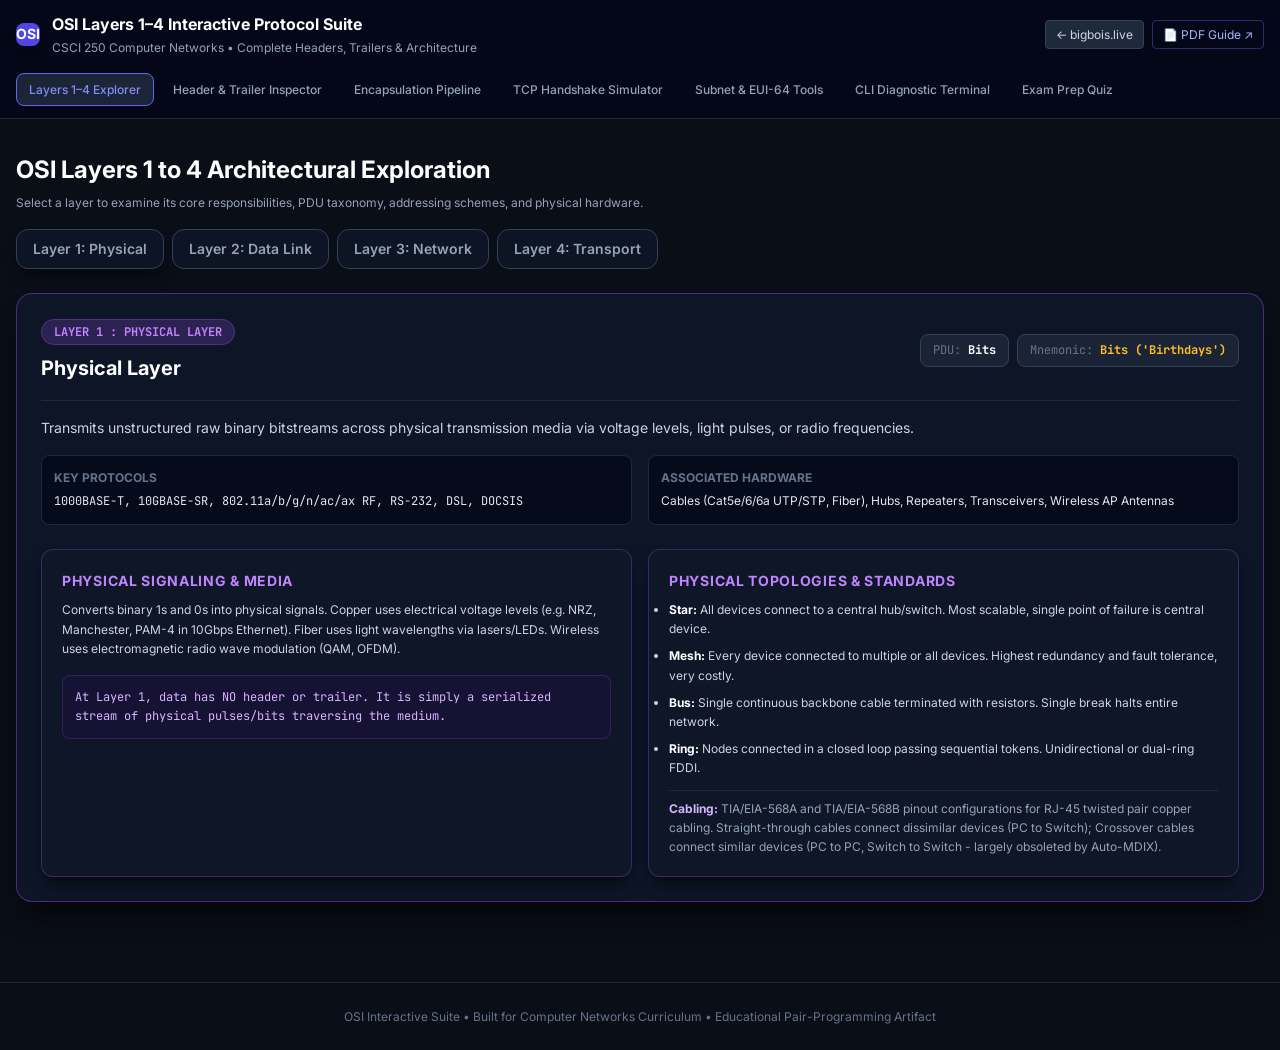
==== osi/index.html @ 543267e5 "fix(security): eliminate bare directory links to prevent local directory index traversal" ====
<!DOCTYPE html>
<html lang="en">
<head>
  <meta charset="UTF-8">
  <meta name="viewport" content="width=device-width, initial-scale=1.0">
  <title>OSI Layers 1–4 Deep-Dive & Interactive Protocol Suite</title>
  <link rel="stylesheet" href="styles.css">
</head>
<body>
  <!-- Top App Navigation -->
  <header class="border-b border-slate-800 bg-slate-950/80 sticky top-0 z-50 backdrop-blur">
    <div class="max-w-7xl mx-auto px-4 py-3 flex flex-wrap items-center justify-between gap-4">
      <div class="flex items-center gap-3">
        <div class="w-8 h-8 rounded-lg bg-indigo-600 flex items-center justify-center font-bold text-white shadow-md text-sm">
          OSI
        </div>
        <div>
          <h1 class="text-base font-bold text-white tracking-tight">OSI Layers 1–4 Interactive Protocol Suite</h1>
          <p class="text-xs text-slate-400">CSCI 250 Computer Networks • Complete Headers, Trailers & Architecture</p>
        </div>
      </div>

      <div class="flex items-center gap-2">
        <a href="../index.html" class="px-2.5 py-1 rounded bg-slate-800 hover:bg-slate-700 text-slate-300 hover:text-white border border-slate-700 text-xs transition" style="text-decoration:none;">← bigbois.live</a>
        <a href="OSI_Layers_1-4_Complete_Guide.pdf" target="_blank" class="px-2.5 py-1 rounded bg-indigo-950/80 hover:bg-indigo-900 text-indigo-300 hover:text-white border border-indigo-500/40 text-xs transition" style="text-decoration:none;">📄 PDF Guide ↗</a>
      </div>

      <!-- Navigation Tabs -->
      <nav class="flex flex-wrap items-center gap-1.5 text-xs font-semibold">
        <button class="nav-tab-btn active px-3 py-1.5 rounded-lg border border-indigo-500 bg-slate-800/80 text-indigo-400 transition" data-target="view-layers">
          Layers 1–4 Explorer
        </button>
        <button class="nav-tab-btn px-3 py-1.5 rounded-lg border border-transparent text-slate-400 hover:text-slate-200 transition" data-target="view-headers">
          Header & Trailer Inspector
        </button>
        <button class="nav-tab-btn px-3 py-1.5 rounded-lg border border-transparent text-slate-400 hover:text-slate-200 transition" data-target="view-encapsulation">
          Encapsulation Pipeline
        </button>
        <button class="nav-tab-btn px-3 py-1.5 rounded-lg border border-transparent text-slate-400 hover:text-slate-200 transition" data-target="view-handshake">
          TCP Handshake Simulator
        </button>
        <button class="nav-tab-btn px-3 py-1.5 rounded-lg border border-transparent text-slate-400 hover:text-slate-200 transition" data-target="view-tools">
          Subnet & EUI-64 Tools
        </button>
        <button class="nav-tab-btn px-3 py-1.5 rounded-lg border border-transparent text-slate-400 hover:text-slate-200 transition" data-target="view-terminal">
          CLI Diagnostic Terminal
        </button>
        <button class="nav-tab-btn px-3 py-1.5 rounded-lg border border-transparent text-slate-400 hover:text-slate-200 transition" data-target="view-quiz">
          Exam Prep Quiz
        </button>
      </nav>
    </div>
  </header>

  <!-- Main Container -->
  <main class="max-w-7xl mx-auto px-4 py-8">

    <!-- VIEW 1: Layers 1-4 Explorer -->
    <section id="view-layers" class="view-section">
      <div class="mb-6 flex flex-wrap items-center justify-between gap-4">
        <div>
          <h2 class="text-2xl font-bold text-white">OSI Layers 1 to 4 Architectural Exploration</h2>
          <p class="text-xs text-slate-400 mt-1">Select a layer to examine its core responsibilities, PDU taxonomy, addressing schemes, and physical hardware.</p>
        </div>
        <div class="flex flex-wrap gap-2" id="layer-selector-pills">
          <button class="layer-pill" data-layer="1">Layer 1: Physical</button>
          <button class="layer-pill" data-layer="2">Layer 2: Data Link</button>
          <button class="layer-pill" data-layer="3">Layer 3: Network</button>
          <button class="layer-pill" data-layer="4">Layer 4: Transport</button>
        </div>
      </div>

      <div id="layer-detail-container">
        <!-- Rendered dynamically by app.js -->
      </div>
    </section>

    <!-- VIEW 2: Header & Trailer Bit-Field Inspector -->
    <section id="view-headers" class="view-section hidden">
      <div class="mb-6 flex flex-wrap items-center justify-between gap-4">
        <div>
          <h2 class="text-2xl font-bold text-white">Bit-by-Bit Header & Trailer Inspector</h2>
          <p class="text-xs text-slate-400 mt-1">Click on any field to view exact bit offsets, typical values, binary breakdowns, and functional mechanics.</p>
        </div>
        <div class="flex flex-wrap gap-2">
          <button class="proto-btn" data-proto="ethernet">Ethernet II Frame (with FCS Trailer)</button>
          <button class="proto-btn" data-proto="ipv4">IPv4 Header</button>
          <button class="proto-btn" data-proto="ipv6">IPv6 Header</button>
          <button class="proto-btn" data-proto="icmp">ICMP Packet</button>
          <button class="proto-btn" data-proto="arp">ARP Message</button>
          <button class="proto-btn" data-proto="tcp">TCP Segment Header</button>
          <button class="proto-btn" data-proto="udp">UDP Datagram Header</button>
        </div>
      </div>

      <div class="mb-4">
        <h3 id="header-spec-title" class="text-lg font-bold text-white"></h3>
        <p id="header-spec-desc" class="text-xs text-slate-400 mt-0.5"></p>
      </div>

      <div id="trailer-special-notice" class="mb-5 hidden"></div>

      <div class="grid grid-cols-1 md:grid-cols-3 gap-6">
        <div class="md:col-span-2">
          <div class="text-xs font-mono uppercase text-slate-400 font-bold mb-2">Protocol Fields (Click to Inspect)</div>
          <div id="header-grid-container" class="grid grid-cols-2 md:grid-cols-3 gap-2.5">
            <!-- Dynamically populated -->
          </div>
        </div>

        <div>
          <div class="text-xs font-mono uppercase text-slate-400 font-bold mb-2">Field Inspector Details</div>
          <div id="field-detail-panel">
            <!-- Dynamically populated -->
          </div>
        </div>
      </div>
    </section>

    <!-- VIEW 3: Encapsulation & Decapsulation Pipeline -->
    <section id="view-encapsulation" class="view-section hidden">
      <div class="mb-6">
        <h2 class="text-2xl font-bold text-white">Interactive Encapsulation & Decapsulation Lab</h2>
        <p class="text-xs text-slate-400 mt-1">Watch application data get wrapped layer-by-layer with Transport, Network, and Data Link headers plus the FCS Trailer, then serialized to raw bits.</p>
      </div>

      <!-- Controls Panel -->
      <div class="bg-slate-900 border border-slate-800 rounded-2xl p-5 mb-6 shadow-xl">
        <div class="grid grid-cols-1 md:grid-cols-3 gap-4 text-xs font-mono">
          <div>
            <label class="block text-slate-400 mb-1 font-sans font-semibold">Application Payload (L7 SDU)</label>
            <input type="text" id="sim-payload-input" value="GET /index.html HTTP/1.1" class="w-full bg-slate-950 border border-slate-700 rounded-lg px-3 py-2 text-white outline-none focus:border-indigo-500">
          </div>
          <div>
            <label class="block text-slate-400 mb-1 font-sans font-semibold">Layer 4 Protocol</label>
            <select id="sim-l4-select" class="w-full bg-slate-950 border border-slate-700 rounded-lg px-3 py-2 text-white outline-none focus:border-indigo-500">
              <option value="TCP">TCP (Connection-Oriented Segment)</option>
              <option value="UDP">UDP (Connectionless Datagram)</option>
            </select>
          </div>
          <div>
            <label class="block text-slate-400 mb-1 font-sans font-semibold">Layer 3 Protocol</label>
            <select id="sim-l3-select" class="w-full bg-slate-950 border border-slate-700 rounded-lg px-3 py-2 text-white outline-none focus:border-indigo-500">
              <option value="IPv4">IPv4 (32-bit Address)</option>
              <option value="IPv6">IPv6 (128-bit Address)</option>
            </select>
          </div>
        </div>

        <div class="flex flex-wrap items-center justify-between gap-3 mt-5 pt-4 border-t border-slate-800">
          <div class="flex items-center gap-2">
            <button id="sim-prev-btn" class="px-3.5 py-1.5 rounded-lg bg-slate-800 hover:bg-slate-700 text-xs font-semibold text-white transition">◀ Prev</button>
            <button id="sim-next-btn" class="px-3.5 py-1.5 rounded-lg bg-indigo-600 hover:bg-indigo-500 text-xs font-semibold text-white transition">Next Step ▶</button>
            <button id="sim-play-btn" class="px-3.5 py-1.5 rounded-lg bg-slate-800 hover:bg-slate-700 text-xs font-semibold text-amber-400 transition">▶ Auto Play</button>
            <button id="sim-reset-btn" class="px-3.5 py-1.5 rounded-lg bg-slate-800 hover:bg-slate-700 text-xs font-semibold text-slate-400 transition">↺ Reset</button>
          </div>

          <div class="flex items-center gap-2">
            <span id="sim-step-badge" class="text-xs font-mono text-slate-400"></span>
            <span id="sim-pdu-badge"></span>
          </div>
        </div>
      </div>

      <!-- Stage Container -->
      <div id="sim-stage-container" class="mb-5">
        <!-- Live Visual Stage -->
      </div>

      <!-- Explanation Box -->
      <div class="bg-slate-900/60 border border-slate-800 rounded-xl p-4 text-xs text-slate-300">
        <strong class="text-white block mb-1">Encapsulation Analysis:</strong>
        <div id="sim-explanation-text"></div>
      </div>
    </section>

    <!-- VIEW 4: TCP Handshake Simulator -->
    <section id="view-handshake" class="view-section hidden">
      <div class="mb-6">
        <h2 class="text-2xl font-bold text-white">TCP 3-Way Handshake & Teardown State Machine</h2>
        <p class="text-xs text-slate-400 mt-1">Visualize sequence and acknowledgment numbers, control flag transitions (SYN, ACK, FIN), and socket state progression.</p>
      </div>

      <div class="bg-slate-900 border border-slate-800 rounded-2xl p-6 shadow-xl mb-6">
        <div class="grid grid-cols-1 md:grid-cols-3 gap-6 items-center">
          <!-- Client Card -->
          <div class="bg-slate-950 p-5 rounded-xl border border-amber-500/40 text-center">
            <span class="text-xs uppercase font-bold text-amber-400 tracking-wider">Client Host</span>
            <div class="text-sm font-mono text-white mt-1">192.168.1.105 : 52144</div>
            <div class="mt-3 py-1.5 px-3 bg-amber-500/10 border border-amber-500/30 rounded-lg text-xs font-mono text-amber-300">
              State: <strong id="hs-client-state">CLOSED</strong>
            </div>
          </div>

          <!-- Middle Flight Stage -->
          <div class="text-center" id="hs-packet-flight">
            <!-- Flying packet rendered dynamically -->
          </div>

          <!-- Server Card -->
          <div class="bg-slate-950 p-5 rounded-xl border border-sky-500/40 text-center">
            <span class="text-xs uppercase font-bold text-sky-400 tracking-wider">Server Host</span>
            <div class="text-sm font-mono text-white mt-1">93.184.216.34 : 80</div>
            <div class="mt-3 py-1.5 px-3 bg-sky-500/10 border border-sky-500/30 rounded-lg text-xs font-mono text-sky-300">
              State: <strong id="hs-server-state">LISTEN</strong>
            </div>
          </div>
        </div>

        <div class="flex items-center justify-between gap-4 mt-6 pt-4 border-t border-slate-800">
          <div class="flex items-center gap-2">
            <button id="hs-next-btn" class="px-4 py-2 bg-indigo-600 hover:bg-indigo-500 text-white rounded-lg text-xs font-semibold transition">
              Step Connection Forward ▶
            </button>
            <button id="hs-reset-btn" class="px-4 py-2 bg-slate-800 hover:bg-slate-700 text-slate-300 rounded-lg text-xs font-semibold transition">
              Reset Socket
            </button>
          </div>
          <div id="hs-status-text" class="text-xs text-slate-300 font-mono flex-1 text-right truncate"></div>
        </div>
      </div>
    </section>

    <!-- VIEW 5: Subnet & EUI-64 Tools -->
    <section id="view-tools" class="view-section hidden">
      <div class="mb-6">
        <h2 class="text-2xl font-bold text-white">Network Addressing & Subnet Toolkit</h2>
        <p class="text-xs text-slate-400 mt-1">Interactive calculators for classful IPv4, CIDR block boundaries, and IPv6 EUI-64 MAC-to-Link-Local transformations.</p>
      </div>

      <div class="grid grid-cols-1 md:grid-cols-2 gap-6">
        <!-- Tool 1: Subnet Calculator -->
        <div class="bg-slate-900 border border-slate-800 rounded-2xl p-5 shadow-xl">
          <h3 class="text-base font-bold text-sky-400 mb-3">IPv4 Subnet & Class Calculator</h3>
          <div class="grid grid-cols-3 gap-2 mb-4">
            <div class="col-span-2">
              <label class="block text-[11px] text-slate-400 mb-1">IP Address</label>
              <input type="text" id="calc-ip-input" value="192.168.1.100" class="w-full bg-slate-950 border border-slate-700 rounded-lg px-3 py-2 text-xs font-mono text-white outline-none focus:border-sky-500">
            </div>
            <div>
              <label class="block text-[11px] text-slate-400 mb-1">CIDR (/)</label>
              <input type="number" id="calc-cidr-input" value="24" min="0" max="32" class="w-full bg-slate-950 border border-slate-700 rounded-lg px-3 py-2 text-xs font-mono text-white outline-none focus:border-sky-500">
            </div>
          </div>
          <button id="calc-submit-btn" class="w-full py-2 bg-sky-600 hover:bg-sky-500 text-white rounded-lg text-xs font-semibold transition mb-4">
            Calculate Subnet Details
          </button>
          <div id="calc-result-container">
            <!-- Results rendered here -->
          </div>
        </div>

        <!-- Tool 2: EUI-64 Generator -->
        <div class="bg-slate-900 border border-slate-800 rounded-2xl p-5 shadow-xl">
          <h3 class="text-base font-bold text-emerald-400 mb-3">IPv6 EUI-64 Autoconfiguration Engine</h3>
          <div class="mb-4">
            <label class="block text-[11px] text-slate-400 mb-1">48-Bit MAC Address</label>
            <input type="text" id="eui-mac-input" value="00:1A:2B:3C:4D:5E" class="w-full bg-slate-950 border border-slate-700 rounded-lg px-3 py-2 text-xs font-mono text-white outline-none focus:border-emerald-500">
          </div>
          <button id="eui-submit-btn" class="w-full py-2 bg-emerald-600 hover:bg-emerald-500 text-white rounded-lg text-xs font-semibold transition mb-4">
            Generate EUI-64 Link-Local IPv6
          </button>
          <div id="eui-result-container">
            <!-- Results rendered here -->
          </div>
        </div>
      </div>
    </section>

    <!-- VIEW 6: CLI Diagnostic Terminal -->
    <section id="view-terminal" class="view-section hidden">
      <div class="mb-4">
        <h2 class="text-2xl font-bold text-white">CSCI 250 CLI Network Diagnostics Terminal</h2>
        <p class="text-xs text-slate-400 mt-1">Simulates standard Linux and Windows command-line network diagnostic tools directly in your browser.</p>
      </div>

      <div class="terminal-window">
        <div class="terminal-header">
          <div class="terminal-dots">
            <div class="dot dot-red"></div>
            <div class="dot dot-yellow"></div>
            <div class="dot dot-green"></div>
          </div>
          <div class="text-xs font-mono text-slate-400">bash — student@csci250-lab:~</div>
          <div class="text-xs font-mono text-slate-500">Arch Linux / x86_64</div>
        </div>
        <div class="terminal-body" id="terminal-output">
          <!-- Terminal output lines append here -->
        </div>
        <div class="terminal-input-row">
          <span class="text-xs font-mono text-emerald-400 font-bold">student@csci250-lab:~$</span>
          <input type="text" id="terminal-input" placeholder="Type 'help' or commands (ping, ifconfig, ip a, ipconfig, nslookup, dig, arp -a, ss)..." autofocus>
        </div>
      </div>
    </section>

    <!-- VIEW 7: Exam Prep Quiz -->
    <section id="view-quiz" class="view-section hidden">
      <div class="mb-6">
        <h2 class="text-2xl font-bold text-white">CSCI 250 Exam Prep Assessment</h2>
        <p class="text-xs text-slate-400 mt-1">Review questions curated directly from the CSCI 250 Exam Review, PDU Encapsulation Guide, and Chapter 3 homework assignments.</p>
      </div>

      <div id="quiz-container" class="max-w-3xl mx-auto">
        <!-- Rendered dynamically -->
      </div>
    </section>

  </main>

  <footer class="border-t border-slate-800 py-6 text-center text-xs text-slate-500 mt-12">
    OSI Interactive Suite • Built for Computer Networks Curriculum • Educational Pair-Programming Artifact
  </footer>

  <!-- Scripts -->
  <script src="headers-data.js"></script>
  <script src="quiz-data.js"></script>
  <script src="simulator.js"></script>
  <script src="tools.js"></script>
  <script src="app.js"></script>
</body>
</html>
---- osi/styles.css ----
/* OSI Interactive Suite - Modern Charcoal & Cyber Dark Theme Stylesheet */
@import url('https://fonts.googleapis.com/css2?family=JetBrains+Mono:wght@400;500;600;700&family=Inter:wght@400;500;600;700&display=swap');

:root {
  --bg-dark: #0a0e17;
  --bg-card: #0f172a;
  --bg-surface: #1e293b;
  --border-subtle: #334155;
  --border-dim: #1e293b;
  --text-primary: #f8fafc;
  --text-secondary: #94a3b8;
  --text-muted: #64748b;

  --l4-color: #f59e0b;
  --l3-color: #38bdf8;
  --l2-color: #34d399;
  --l1-color: #c084fc;
  --brand-indigo: #6366f1;

  --ring-color: #6366f1;
}

/* Universal Reset & Base Elements */
*, *::before, *::after {
  box-sizing: border-box;
  margin: 0;
  padding: 0;
}

body {
  font-family: 'Inter', -apple-system, BlinkMacSystemFont, "Segoe UI", Roboto, "Helvetica Neue", Arial, sans-serif;
  background-color: var(--bg-dark);
  color: var(--text-primary);
  line-height: 1.6;
  min-height: 100vh;
  -webkit-font-smoothing: antialiased;
}

/* Base Form & Interactive Elements Reset */
button {
  background: transparent;
  color: inherit;
  border: none;
  font: inherit;
  cursor: pointer;
  outline: none;
  text-align: inherit;
}

input, select, textarea {
  font: inherit;
  color: inherit;
  outline: none;
}

select {
  appearance: none;
  background-image: url("data:image/svg+xml;charset=UTF-8,%3csvg xmlns='http://www.w3.org/2000/svg' viewBox='0 0 24 24' fill='none' stroke='%2394a3b8' stroke-width='2' stroke-linecap='round' stroke-linejoin='round'%3e%3cpolyline points='6 9 12 15 18 9'%3e%3c/polyline%3e%3c/svg%3e");
  background-repeat: no-repeat;
  background-position: right 0.75rem center;
  background-size: 1em;
  padding-right: 2rem !important;
}

code, kbd, samp, pre {
  font-family: 'JetBrains Mono', ui-monospace, SFMono-Regular, Menlo, Monaco, Consolas, monospace;
}

/* Animations */
@keyframes fadeIn {
  from { opacity: 0; transform: translateY(6px); }
  to { opacity: 1; transform: translateY(0); }
}

.animate-fade-in {
  animation: fadeIn 0.25s cubic-bezier(0.16, 1, 0.3, 1) forwards;
}

/* Flexbox & Grid Utilities */
.flex { display: flex; }
.flex-col { flex-direction: column; }
.flex-wrap { flex-wrap: wrap; }
.items-center { align-items: center; }
.items-start { align-items: flex-start; }
.justify-between { justify-content: space-between; }
.justify-center { justify-content: center; }
.justify-end { justify-content: flex-end; }
.flex-1 { flex: 1; }

.grid { display: grid; }
.grid-cols-1 { grid-template-columns: repeat(1, minmax(0, 1fr)); }
.grid-cols-2 { grid-template-columns: repeat(2, minmax(0, 1fr)); }
.grid-cols-3 { grid-template-columns: repeat(3, minmax(0, 1fr)); }
.grid-cols-4 { grid-template-columns: repeat(4, minmax(0, 1fr)); }

@media (min-width: 768px) {
  .md\:grid-cols-2 { grid-template-columns: repeat(2, minmax(0, 1fr)); }
  .md\:grid-cols-3 { grid-template-columns: repeat(3, minmax(0, 1fr)); }
  .md\:grid-cols-4 { grid-template-columns: repeat(4, minmax(0, 1fr)); }
  .md\:flex-row { flex-direction: row; }
  .md\:col-span-2 { grid-column: span 2 / span 2; }
}

/* Gap */
.gap-1 { gap: 0.25rem; }
.gap-1\.5 { gap: 0.375rem; }
.gap-2 { gap: 0.5rem; }
.gap-2\.5 { gap: 0.625rem; }
.gap-3 { gap: 0.75rem; }
.gap-4 { gap: 1rem; }
.gap-6 { gap: 1.5rem; }
.gap-8 { gap: 2rem; }

/* Spacing: Margin */
.m-0 { margin: 0; }
.mb-0\.5 { margin-bottom: 0.125rem; }
.mb-1 { margin-bottom: 0.25rem; }
.mb-2 { margin-bottom: 0.5rem; }
.mb-3 { margin-bottom: 0.75rem; }
.mb-4 { margin-bottom: 1rem; }
.mb-5 { margin-bottom: 1.25rem; }
.mb-6 { margin-bottom: 1.5rem; }
.mt-0\.5 { margin-top: 0.125rem; }
.mt-1 { margin-top: 0.25rem; }
.mt-2 { margin-top: 0.5rem; }
.mt-3 { margin-top: 0.75rem; }
.mt-4 { margin-top: 1rem; }
.mt-5 { margin-top: 1.25rem; }
.mt-6 { margin-top: 1.5rem; }
.mt-8 { margin-top: 2rem; }
.mt-12 { margin-top: 3rem; }
.mr-2 { margin-right: 0.5rem; }
.mr-3 { margin-right: 0.75rem; }
.mx-auto { margin-left: auto; margin-right: auto; }

/* Spacing: Padding */
.p-1 { padding: 0.25rem; }
.p-1\.5 { padding: 0.375rem; }
.p-2 { padding: 0.5rem; }
.p-2\.5 { padding: 0.625rem; }
.p-3 { padding: 0.75rem; }
.p-3\.5 { padding: 0.875rem; }
.p-4 { padding: 1rem; }
.p-5 { padding: 1.25rem; }
.p-6 { padding: 1.5rem; }
.p-8 { padding: 2rem; }
.px-1\.5 { padding-left: 0.375rem; padding-right: 0.375rem; }
.px-2 { padding-left: 0.5rem; padding-right: 0.5rem; }
.px-2\.5 { padding-left: 0.625rem; padding-right: 0.625rem; }
.px-3 { padding-left: 0.75rem; padding-right: 0.75rem; }
.px-3\.5 { padding-left: 0.875rem; padding-right: 0.875rem; }
.px-4 { padding-left: 1rem; padding-right: 1rem; }
.px-5 { padding-left: 1.25rem; padding-right: 1.25rem; }
.py-0\.5 { padding-top: 0.125rem; padding-bottom: 0.125rem; }
.py-1 { padding-top: 0.25rem; padding-bottom: 0.25rem; }
.py-1\.5 { padding-top: 0.375rem; padding-bottom: 0.375rem; }
.py-2 { padding-top: 0.5rem; padding-bottom: 0.5rem; }
.py-2\.5 { padding-top: 0.625rem; padding-bottom: 0.625rem; }
.py-3 { padding-top: 0.75rem; padding-bottom: 0.75rem; }
.py-6 { padding-top: 1.5rem; padding-bottom: 1.5rem; }
.py-8 { padding-top: 2rem; padding-bottom: 2rem; }
.pb-3 { padding-bottom: 0.75rem; }
.pb-4 { padding-bottom: 1rem; }
.pt-2 { padding-top: 0.5rem; }
.pt-3 { padding-top: 0.75rem; }
.pt-4 { padding-top: 1rem; }

/* Space-y helpers */
.space-y-1 > * + * { margin-top: 0.25rem; }
.space-y-1\.5 > * + * { margin-top: 0.375rem; }
.space-y-2 > * + * { margin-top: 0.5rem; }
.space-y-3 > * + * { margin-top: 0.75rem; }

/* Dimensions */
.w-full { width: 100%; }
.max-w-xl { max-width: 36rem; }
.max-w-2xl { max-width: 42rem; }
.max-w-3xl { max-width: 48rem; }
.max-w-4xl { max-width: 56rem; }
.max-w-6xl { max-width: 72rem; }
.max-w-7xl { max-width: 80rem; }
.col-span-2 { grid-column: span 2 / span 2; }

/* Display & Visibility */
.block { display: block; }
.inline-block { display: inline-block; }
.hidden { display: none !important; }
.overflow-x-auto { overflow-x: auto; }
.overflow-hidden { overflow: hidden; }
.truncate { overflow: hidden; text-overflow: ellipsis; white-space: nowrap; }
.break-all { word-break: break-all; }
.cursor-pointer { cursor: pointer; }

/* Border Radius */
.rounded { border-radius: 0.25rem; }
.rounded-md { border-radius: 0.375rem; }
.rounded-lg { border-radius: 0.5rem; }
.rounded-xl { border-radius: 0.75rem; }
.rounded-2xl { border-radius: 1rem; }
.rounded-full { border-radius: 9999px; }

/* Border Base */
.border { border-width: 1px; border-style: solid; }
.border-2 { border-width: 2px; border-style: solid; }
.border-b { border-bottom-width: 1px; border-bottom-style: solid; }
.border-t { border-top-width: 1px; border-top-style: solid; }
.border-collapse { border-collapse: collapse; }

/* Border Colors */
.border-transparent { border-color: transparent; }
.border-slate-700 { border-color: #334155; }
.border-slate-800 { border-color: #1e293b; }
.border-indigo-500 { border-color: #6366f1; }
.border-emerald-400 { border-color: #34d399; }
.border-emerald-500 { border-color: #10b981; }
.border-rose-500 { border-color: #f43f5e; }
.border-purple-500 { border-color: #a855f7; }
.border-sky-500 { border-color: #0ea5e9; }
.border-amber-500 { border-color: #f59e0b; }

/* Border Opacity Variants */
.border-purple-500\/20 { border-color: rgba(168, 85, 247, 0.2); }
.border-purple-500\/30 { border-color: rgba(168, 85, 247, 0.3); }
.border-purple-500\/40 { border-color: rgba(168, 85, 247, 0.4); }
.border-emerald-500\/20 { border-color: rgba(16, 185, 129, 0.2); }
.border-emerald-500\/30 { border-color: rgba(16, 185, 129, 0.3); }
.border-emerald-500\/40 { border-color: rgba(16, 185, 129, 0.4); }
.border-emerald-500\/70 { border-color: rgba(16, 185, 129, 0.7); }
.border-sky-500\/20 { border-color: rgba(14, 165, 233, 0.2); }
.border-sky-500\/30 { border-color: rgba(14, 165, 233, 0.3); }
.border-sky-500\/40 { border-color: rgba(14, 165, 233, 0.4); }
.border-amber-500\/20 { border-color: rgba(245, 158, 11, 0.2); }
.border-amber-500\/30 { border-color: rgba(245, 158, 11, 0.3); }
.border-amber-500\/40 { border-color: rgba(245, 158, 11, 0.4); }
.border-indigo-500\/20 { border-color: rgba(99, 102, 241, 0.2); }
.border-indigo-500\/30 { border-color: rgba(99, 102, 241, 0.3); }
.border-indigo-500\/40 { border-color: rgba(99, 102, 241, 0.4); }
.border-rose-500\/40 { border-color: rgba(244, 63, 94, 0.4); }
.border-red-500\/40 { border-color: rgba(239, 68, 68, 0.4); }

/* Background Colors */
.bg-slate-800 { background-color: #1e293b; }
.bg-slate-900 { background-color: #0f172a; }
.bg-slate-950 { background-color: #020617; }
.bg-indigo-600 { background-color: #4f46e5; }
.bg-indigo-500 { background-color: #6366f1; }
.bg-sky-600 { background-color: #0284c7; }
.bg-emerald-600 { background-color: #059669; }
.bg-emerald-950 { background-color: #022c22; }
.bg-rose-950 { background-color: #4c0519; }
.bg-amber-950 { background-color: #451a03; }
.bg-sky-950 { background-color: #082f49; }
.bg-purple-950 { background-color: #3b0764; }
.bg-black { background-color: #000000; }

/* Background Opacity Variants */
.bg-slate-900\/60 { background-color: rgba(15, 23, 42, 0.6); }
.bg-slate-900\/80 { background-color: rgba(15, 23, 42, 0.8); }
.bg-slate-900\/90 { background-color: rgba(15, 23, 42, 0.9); }
.bg-slate-800\/60 { background-color: rgba(30, 41, 59, 0.6); }
.bg-slate-800\/80 { background-color: rgba(30, 41, 59, 0.8); }
.bg-slate-950\/40 { background-color: rgba(2, 6, 23, 0.4); }
.bg-slate-950\/60 { background-color: rgba(2, 6, 23, 0.6); }
.bg-slate-950\/70 { background-color: rgba(2, 6, 23, 0.7); }
.bg-slate-950\/80 { background-color: rgba(2, 6, 23, 0.8); }

.bg-purple-950\/20 { background-color: rgba(59, 7, 100, 0.2); }
.bg-purple-950\/40 { background-color: rgba(59, 7, 100, 0.4); }
.bg-purple-500\/10 { background-color: rgba(168, 85, 247, 0.1); }
.bg-purple-500\/20 { background-color: rgba(168, 85, 247, 0.2); }

.bg-emerald-950\/20 { background-color: rgba(2, 44, 34, 0.2); }
.bg-emerald-950\/30 { background-color: rgba(2, 44, 34, 0.3); }
.bg-emerald-950\/40 { background-color: rgba(2, 44, 34, 0.4); }
.bg-emerald-950\/50 { background-color: rgba(2, 44, 34, 0.5); }
.bg-emerald-950\/80 { background-color: rgba(2, 44, 34, 0.8); }
.bg-emerald-500\/10 { background-color: rgba(16, 185, 129, 0.1); }
.bg-emerald-500\/20 { background-color: rgba(16, 185, 129, 0.2); }

.bg-sky-950\/20 { background-color: rgba(8, 47, 73, 0.2); }
.bg-sky-950\/40 { background-color: rgba(8, 47, 73, 0.4); }
.bg-sky-500\/10 { background-color: rgba(14, 165, 233, 0.1); }
.bg-sky-500\/20 { background-color: rgba(14, 165, 233, 0.2); }

.bg-amber-950\/20 { background-color: rgba(69, 26, 3, 0.2); }
.bg-amber-950\/40 { background-color: rgba(69, 26, 3, 0.4); }
.bg-amber-500\/10 { background-color: rgba(245, 158, 11, 0.1); }
.bg-amber-500\/20 { background-color: rgba(245, 158, 11, 0.2); }

.bg-rose-950\/40 { background-color: rgba(76, 5, 25, 0.4); }
.bg-rose-950\/50 { background-color: rgba(76, 5, 25, 0.5); }
.bg-red-950\/60 { background-color: rgba(69, 10, 10, 0.6); }

.bg-indigo-950\/40 { background-color: rgba(30, 27, 75, 0.4); }
.bg-indigo-500\/10 { background-color: rgba(99, 102, 241, 0.1); }
.bg-indigo-500\/20 { background-color: rgba(99, 102, 241, 0.2); }

/* Typography */
.font-mono { font-family: 'JetBrains Mono', ui-monospace, SFMono-Regular, Menlo, Monaco, Consolas, monospace; }
.font-sans { font-family: 'Inter', -apple-system, BlinkMacSystemFont, "Segoe UI", Roboto, sans-serif; }
.font-semibold { font-weight: 600; }
.font-bold { font-weight: 700; }

.text-\[10px\] { font-size: 10px; }
.text-\[11px\] { font-size: 11px; }
.text-xs { font-size: 0.75rem; }
.text-sm { font-size: 0.875rem; }
.text-base { font-size: 1rem; }
.text-lg { font-size: 1.125rem; }
.text-xl { font-size: 1.25rem; }
.text-2xl { font-size: 1.5rem; }
.text-3xl { font-size: 1.875rem; }
.text-4xl { font-size: 2.25rem; }

.text-left { text-align: left; }
.text-center { text-align: center; }
.text-right { text-align: right; }

.uppercase { text-transform: uppercase; }
.tracking-wider { letter-spacing: 0.05em; }
.tracking-widest { letter-spacing: 0.1em; }
.leading-tight { line-height: 1.25; }
.leading-relaxed { line-height: 1.625; }

/* Text Colors */
.text-white { color: #ffffff; }
.text-slate-200 { color: #e2e8f0; }
.text-slate-300 { color: #cbd5e1; }
.text-slate-400 { color: #94a3b8; }
.text-slate-500 { color: #64748b; }
.text-indigo-300 { color: #a5b4fc; }
.text-indigo-400 { color: #818cf8; }
.text-emerald-200 { color: #a7f3d0; }
.text-emerald-300 { color: #6ee7b7; }
.text-emerald-400 { color: #34d399; }
.text-sky-200 { color: #bae6fd; }
.text-sky-300 { color: #7dd3fc; }
.text-sky-400 { color: #38bdf8; }
.text-amber-200 { color: #fde68a; }
.text-amber-300 { color: #fcd34d; }
.text-amber-400 { color: #fbbf24; }
.text-rose-200 { color: #fecdd3; }
.text-rose-300 { color: #fda4af; }
.text-rose-400 { color: #fb7185; }
.text-purple-200 { color: #e9d5ff; }
.text-purple-300 { color: #d8b4fe; }
.text-purple-400 { color: #c084fc; }
.text-teal-300 { color: #5eead4; }
.text-teal-400 { color: #2dd4bf; }
.text-red-300 { color: #fca5a5; }
.text-red-400 { color: #f87171; }

/* Hover utilities */
.hover\:text-white:hover { color: #ffffff !important; }
.hover\:text-slate-200:hover { color: #e2e8f0 !important; }
.hover\:bg-slate-700:hover { background-color: #334155 !important; }
.hover\:bg-slate-700\/80:hover { background-color: rgba(51, 65, 85, 0.8) !important; }
.hover\:bg-slate-800\/60:hover { background-color: rgba(30, 41, 59, 0.6) !important; }
.hover\:bg-indigo-500:hover { background-color: #6366f1 !important; }
.hover\:bg-sky-500:hover { background-color: #0ea5e9 !important; }
.hover\:bg-emerald-500:hover { background-color: #10b981 !important; }
.hover\:border-indigo-500:hover { border-color: #6366f1 !important; }
.hover\:border-indigo-400:hover { border-color: #818cf8 !important; }
.hover\:border-emerald-300:hover { border-color: #6ee7b7 !important; }

/* Focus utilities */
.focus\:border-indigo-500:focus { border-color: #6366f1 !important; }
.focus\:border-sky-500:focus { border-color: #0ea5e9 !important; }
.focus\:border-emerald-500:focus { border-color: #10b981 !important; }

/* Box Shadows & Rings */
.shadow-md { box-shadow: 0 4px 6px -1px rgba(0, 0, 0, 0.4); }
.shadow-lg { box-shadow: 0 10px 15px -3px rgba(0, 0, 0, 0.5); }
.shadow-xl { box-shadow: 0 20px 25px -5px rgba(0, 0, 0, 0.6); }
.shadow-2xl { box-shadow: 0 25px 50px -12px rgba(0, 0, 0, 0.8); }

.ring-2 { box-shadow: 0 0 0 2px var(--ring-color, #6366f1) !important; }
.ring-indigo-500 { --ring-color: #6366f1; }
.ring-emerald-500\/30 { --ring-color: rgba(16, 185, 129, 0.4); }

.transition { transition: all 0.2s cubic-bezier(0.16, 1, 0.3, 1); }
.duration-150 { transition-duration: 150ms; }

/* Dedicated Component Styles */

/* 1. Header Navigation Pills */
.nav-tab-btn {
  display: inline-flex;
  align-items: center;
  justify-content: center;
  padding: 0.375rem 0.75rem;
  border-radius: 0.5rem;
  font-size: 0.75rem;
  font-weight: 500;
  color: #94a3b8;
  border: 1px solid transparent;
  background-color: transparent;
  transition: all 0.15s ease;
  white-space: nowrap;
}

.nav-tab-btn:hover {
  color: #f1f5f9;
  background-color: rgba(30, 41, 59, 0.6);
}

.nav-tab-btn.active {
  color: #818cf8;
  background-color: rgba(30, 41, 59, 0.9);
  border-color: #6366f1;
}

/* 2. Layer Explorer Pills */
.layer-pill {
  padding: 0.5rem 1rem;
  border-radius: 0.75rem;
  font-size: 0.875rem;
  font-weight: 600;
  transition: all 0.2s ease;
  border: 1px solid #334155;
  background-color: rgba(15, 23, 42, 0.7);
  color: #94a3b8;
  cursor: pointer;
}

.layer-pill:hover {
  color: #ffffff;
  border-color: #64748b;
  background-color: rgba(30, 41, 59, 0.8);
}

/* 3. Protocol Selector Buttons */
.proto-btn {
  padding: 0.5rem 1rem;
  border-radius: 0.75rem;
  font-size: 0.875rem;
  font-weight: 600;
  transition: all 0.2s ease;
  border: 1px solid #334155;
  background-color: rgba(15, 23, 42, 0.7);
  color: #94a3b8;
  cursor: pointer;
}

.proto-btn:hover {
  color: #ffffff;
  border-color: #6366f1;
  background-color: rgba(30, 41, 59, 0.8);
}

/* 4. Quiz Option Buttons */
.quiz-option-btn {
  width: 100%;
  text-align: left;
  padding: 0.875rem;
  border-radius: 0.75rem;
  border: 1px solid #1e293b;
  background-color: rgba(2, 6, 23, 0.7);
  color: #cbd5e1;
  font-size: 0.75rem;
  font-family: 'JetBrains Mono', monospace;
  transition: all 0.2s ease;
  display: flex;
  align-items: center;
  justify-content: space-between;
  cursor: pointer;
}

.quiz-option-btn:hover {
  border-color: #6366f1;
  background-color: rgba(30, 41, 59, 0.6);
  color: #ffffff;
}

/* 5. Header Bitfield Cards */
.header-field-card {
  transition: all 0.15s ease;
  background-color: rgba(30, 41, 59, 0.8);
}
.header-field-card:hover {
  transform: translateY(-1px);
}

/* Interactive Terminal Styling */
.terminal-window {
  background-color: #050811;
  border: 1px solid #1e293b;
  border-radius: 0.75rem;
  box-shadow: 0 20px 25px -5px rgba(0, 0, 0, 0.7), 0 8px 10px -6px rgba(0, 0, 0, 0.7);
  overflow: hidden;
}

.terminal-header {
  background: #0f172a;
  border-bottom: 1px solid #1e293b;
  padding: 0.5rem 1rem;
  display: flex;
  align-items: center;
  justify-content: space-between;
}

.terminal-dots {
  display: flex;
  gap: 0.375rem;
}

.dot {
  width: 0.75rem;
  height: 0.75rem;
  border-radius: 9999px;
}
.dot-red { background: #ef4444; }
.dot-yellow { background: #f59e0b; }
.dot-green { background: #10b981; }

.terminal-body {
  height: 380px;
  overflow-y: auto;
  padding: 1rem;
  font-family: 'JetBrains Mono', ui-monospace, SFMono-Regular, Menlo, Monaco, Consolas, monospace;
}

.terminal-input-row {
  display: flex;
  align-items: center;
  background: #090d1a;
  border-top: 1px solid #1e293b;
  padding: 0.5rem 1rem;
}

.terminal-input-row input {
  flex: 1;
  background: transparent;
  border: none;
  outline: none;
  color: #fff;
  font-family: 'JetBrains Mono', ui-monospace, SFMono-Regular, Menlo, Monaco, Consolas, monospace;
  font-size: 0.75rem;
  margin-left: 0.5rem;
}
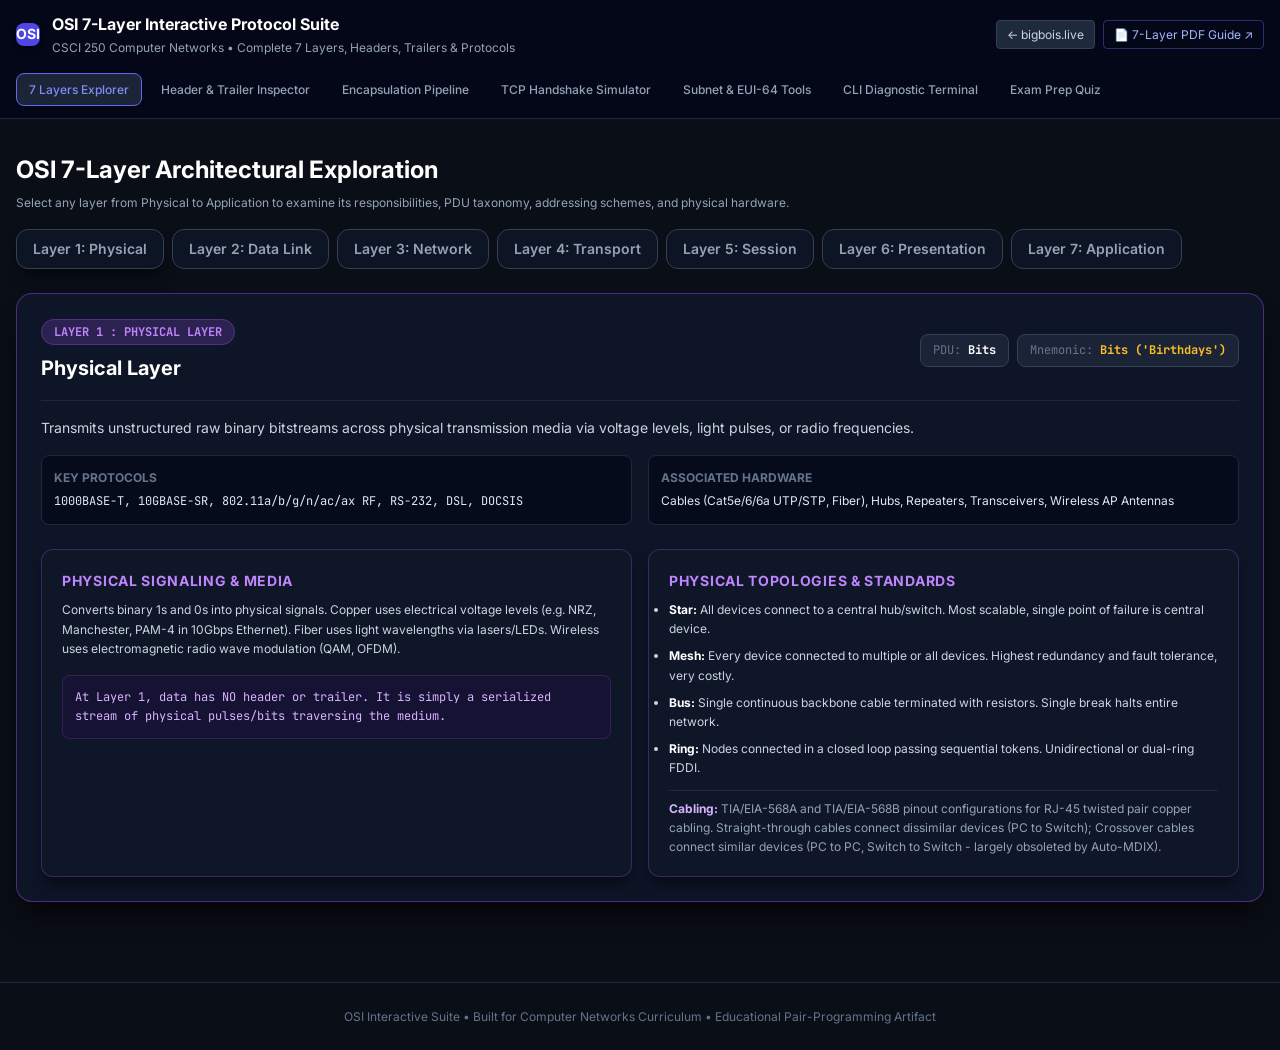
==== commit 83370392: "feat(osi): implement complete 7-layer OSI model suite, interactive simulators and reference guide" ====
--- a/osi/index.html
+++ b/osi/index.html
@@ -3,7 +3,7 @@
 <head>
   <meta charset="UTF-8">
   <meta name="viewport" content="width=device-width, initial-scale=1.0">
-  <title>OSI Layers 1–4 Deep-Dive & Interactive Protocol Suite</title>
+  <title>OSI 7-Layer Architecture & Interactive Protocol Suite</title>
   <link rel="stylesheet" href="styles.css">
 </head>
 <body>
@@ -15,20 +15,20 @@
           OSI
         </div>
         <div>
-          <h1 class="text-base font-bold text-white tracking-tight">OSI Layers 1–4 Interactive Protocol Suite</h1>
-          <p class="text-xs text-slate-400">CSCI 250 Computer Networks • Complete Headers, Trailers & Architecture</p>
+          <h1 class="text-base font-bold text-white tracking-tight">OSI 7-Layer Interactive Protocol Suite</h1>
+          <p class="text-xs text-slate-400">CSCI 250 Computer Networks • Complete 7 Layers, Headers, Trailers & Protocols</p>
         </div>
       </div>
 
       <div class="flex items-center gap-2">
         <a href="../index.html" class="px-2.5 py-1 rounded bg-slate-800 hover:bg-slate-700 text-slate-300 hover:text-white border border-slate-700 text-xs transition" style="text-decoration:none;">← bigbois.live</a>
-        <a href="OSI_Layers_1-4_Complete_Guide.pdf" target="_blank" class="px-2.5 py-1 rounded bg-indigo-950/80 hover:bg-indigo-900 text-indigo-300 hover:text-white border border-indigo-500/40 text-xs transition" style="text-decoration:none;">📄 PDF Guide ↗</a>
+        <a href="OSI_Complete_7_Layer_Guide.pdf" target="_blank" rel="noopener noreferrer" class="px-2.5 py-1 rounded bg-indigo-950/80 hover:bg-indigo-900 text-indigo-300 hover:text-white border border-indigo-500/40 text-xs transition" style="text-decoration:none;">📄 7-Layer PDF Guide ↗</a>
       </div>
 
       <!-- Navigation Tabs -->
       <nav class="flex flex-wrap items-center gap-1.5 text-xs font-semibold">
         <button class="nav-tab-btn active px-3 py-1.5 rounded-lg border border-indigo-500 bg-slate-800/80 text-indigo-400 transition" data-target="view-layers">
-          Layers 1–4 Explorer
+          7 Layers Explorer
         </button>
         <button class="nav-tab-btn px-3 py-1.5 rounded-lg border border-transparent text-slate-400 hover:text-slate-200 transition" data-target="view-headers">
           Header & Trailer Inspector
@@ -55,18 +55,21 @@
   <!-- Main Container -->
   <main class="max-w-7xl mx-auto px-4 py-8">
 
-    <!-- VIEW 1: Layers 1-4 Explorer -->
+    <!-- VIEW 1: 7 Layers Explorer -->
     <section id="view-layers" class="view-section">
       <div class="mb-6 flex flex-wrap items-center justify-between gap-4">
         <div>
-          <h2 class="text-2xl font-bold text-white">OSI Layers 1 to 4 Architectural Exploration</h2>
-          <p class="text-xs text-slate-400 mt-1">Select a layer to examine its core responsibilities, PDU taxonomy, addressing schemes, and physical hardware.</p>
+          <h2 class="text-2xl font-bold text-white">OSI 7-Layer Architectural Exploration</h2>
+          <p class="text-xs text-slate-400 mt-1">Select any layer from Physical to Application to examine its responsibilities, PDU taxonomy, addressing schemes, and physical hardware.</p>
         </div>
         <div class="flex flex-wrap gap-2" id="layer-selector-pills">
           <button class="layer-pill" data-layer="1">Layer 1: Physical</button>
           <button class="layer-pill" data-layer="2">Layer 2: Data Link</button>
           <button class="layer-pill" data-layer="3">Layer 3: Network</button>
           <button class="layer-pill" data-layer="4">Layer 4: Transport</button>
+          <button class="layer-pill" data-layer="5">Layer 5: Session</button>
+          <button class="layer-pill" data-layer="6">Layer 6: Presentation</button>
+          <button class="layer-pill" data-layer="7">Layer 7: Application</button>
         </div>
       </div>
 
@@ -80,16 +83,20 @@
       <div class="mb-6 flex flex-wrap items-center justify-between gap-4">
         <div>
           <h2 class="text-2xl font-bold text-white">Bit-by-Bit Header & Trailer Inspector</h2>
-          <p class="text-xs text-slate-400 mt-1">Click on any field to view exact bit offsets, typical values, binary breakdowns, and functional mechanics.</p>
+          <p class="text-xs text-slate-400 mt-1">Click on any field to view exact bit offsets, typical values, binary breakdowns, and functional mechanics across Layers 2–7.</p>
         </div>
         <div class="flex flex-wrap gap-2">
-          <button class="proto-btn" data-proto="ethernet">Ethernet II Frame (with FCS Trailer)</button>
-          <button class="proto-btn" data-proto="ipv4">IPv4 Header</button>
-          <button class="proto-btn" data-proto="ipv6">IPv6 Header</button>
-          <button class="proto-btn" data-proto="icmp">ICMP Packet</button>
-          <button class="proto-btn" data-proto="arp">ARP Message</button>
-          <button class="proto-btn" data-proto="tcp">TCP Segment Header</button>
-          <button class="proto-btn" data-proto="udp">UDP Datagram Header</button>
+          <button class="proto-btn" data-proto="ethernet">Ethernet II Frame (L2)</button>
+          <button class="proto-btn" data-proto="arp">ARP Message (L2/L3)</button>
+          <button class="proto-btn" data-proto="ipv4">IPv4 Header (L3)</button>
+          <button class="proto-btn" data-proto="ipv6">IPv6 Header (L3)</button>
+          <button class="proto-btn" data-proto="icmp">ICMP Packet (L3)</button>
+          <button class="proto-btn" data-proto="tcp">TCP Segment (L4)</button>
+          <button class="proto-btn" data-proto="udp">UDP Datagram (L4)</button>
+          <button class="proto-btn" data-proto="tls">TLS 1.3 Record (L6)</button>
+          <button class="proto-btn" data-proto="http2">HTTP/2 Frame (L7)</button>
+          <button class="proto-btn" data-proto="dns">DNS Message (L7)</button>
+          <button class="proto-btn" data-proto="dhcp">DHCP / BOOTP (L7)</button>
         </div>
       </div>
 
@@ -207,7 +214,7 @@
           </div>
         </div>
 
-        <div class="flex items-center justify-between gap-4 mt-6 pt-4 border-t border-slate-800">
+        <div class="flex flex-wrap items-center justify-between gap-4 mt-6 pt-4 border-t border-slate-800">
           <div class="flex items-center gap-2">
             <button id="hs-next-btn" class="px-4 py-2 bg-indigo-600 hover:bg-indigo-500 text-white rounded-lg text-xs font-semibold transition">
               Step Connection Forward ▶
@@ -216,8 +223,17 @@
               Reset Socket
             </button>
           </div>
-          <div id="hs-status-text" class="text-xs text-slate-300 font-mono flex-1 text-right truncate"></div>
-        </div>
+          <span id="hs-step-badge" class="px-3 py-1 rounded-full text-xs font-mono font-semibold bg-indigo-500/10 border border-indigo-500/30 text-indigo-300"></span>
+        </div>
+      </div>
+
+      <!-- Dedicated Handshake Step Explanation Box -->
+      <div class="bg-slate-900/80 border border-slate-800 rounded-xl p-4 text-xs text-slate-300 shadow-md">
+        <div class="flex items-center gap-2 mb-2">
+          <span class="w-2 h-2 rounded-full bg-indigo-400"></span>
+          <strong class="text-white uppercase tracking-wider font-sans text-xs">Socket State & Protocol Analysis:</strong>
+        </div>
+        <div id="hs-status-text" class="leading-relaxed font-sans text-xs text-slate-200"></div>
       </div>
     </section>
 
--- a/osi/styles.css
+++ b/osi/styles.css
@@ -217,6 +217,8 @@
 .border-purple-500 { border-color: #a855f7; }
 .border-sky-500 { border-color: #0ea5e9; }
 .border-amber-500 { border-color: #f59e0b; }
+.border-teal-400 { border-color: #2dd4bf; }
+.border-teal-500 { border-color: #14b8a6; }
 
 /* Border Opacity Variants */
 .border-purple-500\/20 { border-color: rgba(168, 85, 247, 0.2); }
@@ -235,7 +237,12 @@
 .border-indigo-500\/20 { border-color: rgba(99, 102, 241, 0.2); }
 .border-indigo-500\/30 { border-color: rgba(99, 102, 241, 0.3); }
 .border-indigo-500\/40 { border-color: rgba(99, 102, 241, 0.4); }
+.border-rose-500\/20 { border-color: rgba(244, 63, 94, 0.2); }
+.border-rose-500\/30 { border-color: rgba(244, 63, 94, 0.3); }
 .border-rose-500\/40 { border-color: rgba(244, 63, 94, 0.4); }
+.border-teal-500\/20 { border-color: rgba(20, 184, 166, 0.2); }
+.border-teal-500\/30 { border-color: rgba(20, 184, 166, 0.3); }
+.border-teal-500\/40 { border-color: rgba(20, 184, 166, 0.4); }
 .border-red-500\/40 { border-color: rgba(239, 68, 68, 0.4); }
 
 /* Background Colors */
@@ -285,12 +292,18 @@
 .bg-amber-950\/20 { background-color: rgba(69, 26, 3, 0.2); }
 .bg-amber-950\/40 { background-color: rgba(69, 26, 3, 0.4); }
 .bg-amber-500\/10 { background-color: rgba(245, 158, 11, 0.1); }
-.bg-amber-500\/20 { background-color: rgba(245, 158, 11, 0.2); }
-
+.bg-rose-950\/20 { background-color: rgba(76, 5, 25, 0.2); }
 .bg-rose-950\/40 { background-color: rgba(76, 5, 25, 0.4); }
 .bg-rose-950\/50 { background-color: rgba(76, 5, 25, 0.5); }
+.bg-rose-500\/10 { background-color: rgba(244, 63, 94, 0.1); }
+.bg-rose-500\/20 { background-color: rgba(244, 63, 94, 0.2); }
+.bg-teal-950\/20 { background-color: rgba(4, 47, 46, 0.2); }
+.bg-teal-950\/40 { background-color: rgba(4, 47, 46, 0.4); }
+.bg-teal-500\/10 { background-color: rgba(20, 184, 166, 0.1); }
+.bg-teal-500\/20 { background-color: rgba(20, 184, 166, 0.2); }
 .bg-red-950\/60 { background-color: rgba(69, 10, 10, 0.6); }
 
+.bg-indigo-950\/20 { background-color: rgba(30, 27, 75, 0.2); }
 .bg-indigo-950\/40 { background-color: rgba(30, 27, 75, 0.4); }
 .bg-indigo-500\/10 { background-color: rgba(99, 102, 241, 0.1); }
 .bg-indigo-500\/20 { background-color: rgba(99, 102, 241, 0.2); }
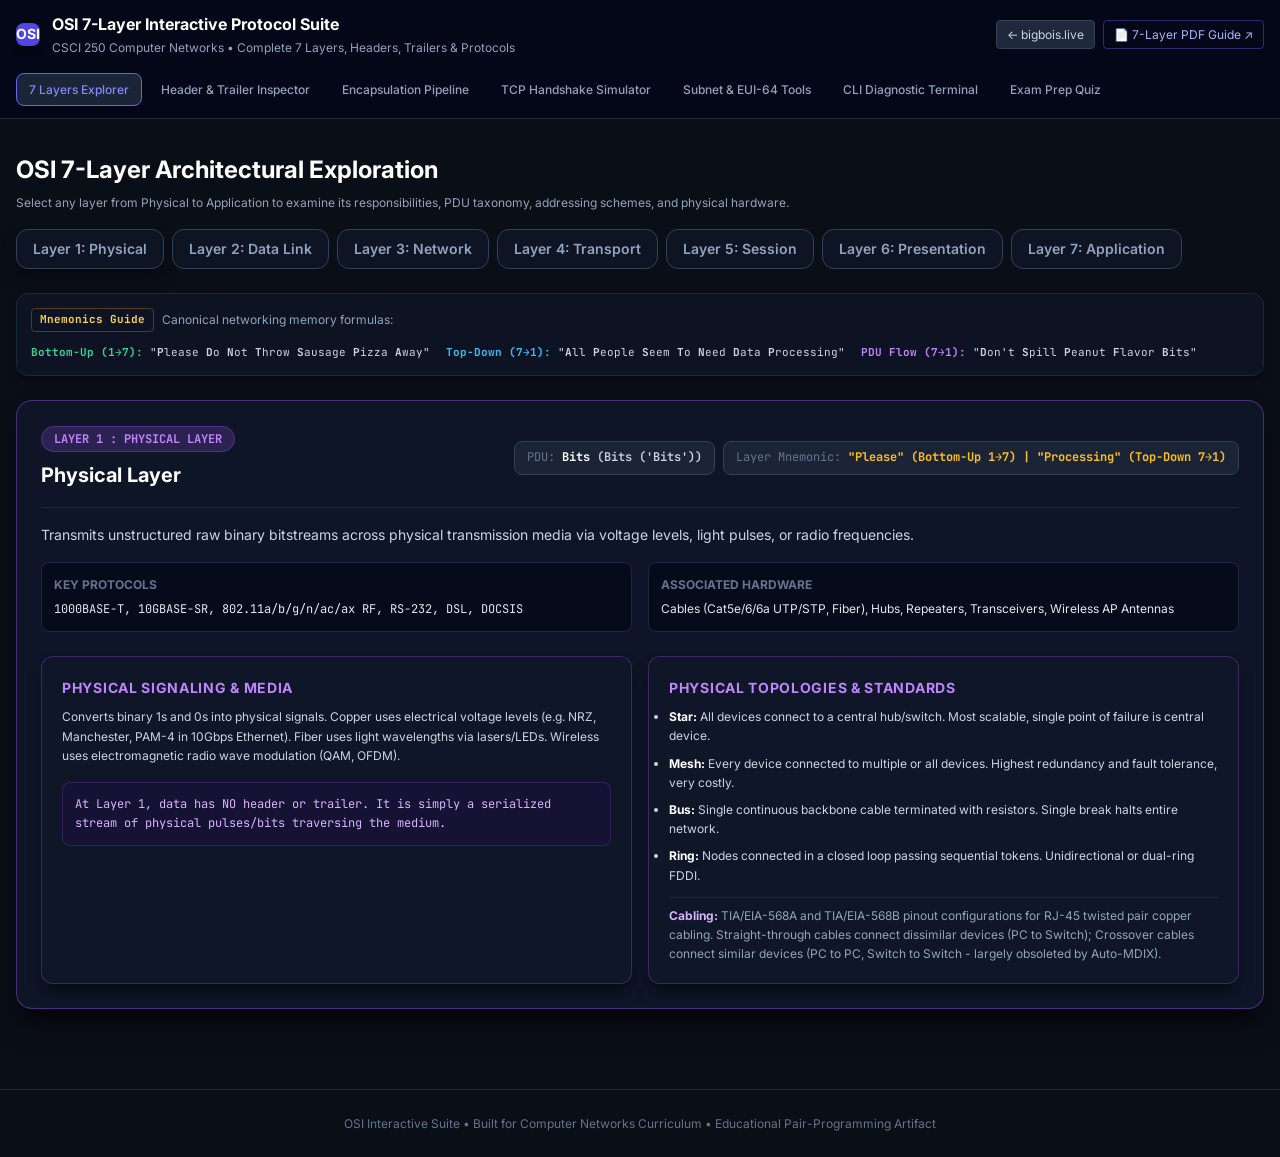
==== commit 64d3d475: "fix(osi): harmonize layer and PDU mnemonics across all 7 layers" ====
--- a/osi/index.html
+++ b/osi/index.html
@@ -73,6 +73,19 @@
         </div>
       </div>
 
+      <!-- Mnemonic Quick Reference Banner -->
+      <div class="bg-slate-900/60 border border-slate-800 rounded-xl p-3.5 mb-6 text-xs text-slate-300 flex flex-wrap items-center justify-between gap-3 shadow-md">
+        <div class="flex items-center gap-2">
+          <span class="px-2 py-0.5 rounded bg-amber-500/20 text-amber-300 border border-amber-500/30 font-mono font-bold text-[11px]">Mnemonics Guide</span>
+          <span class="text-slate-400">Canonical networking memory formulas:</span>
+        </div>
+        <div class="flex flex-wrap items-center gap-4 font-mono text-[11px]">
+          <div><strong class="text-emerald-400">Bottom-Up (1→7):</strong> <span class="text-slate-300">"<strong>P</strong>lease <strong>D</strong>o <strong>N</strong>ot <strong>T</strong>hrow <strong>S</strong>ausage <strong>P</strong>izza <strong>A</strong>way"</span></div>
+          <div><strong class="text-sky-400">Top-Down (7→1):</strong> <span class="text-slate-300">"<strong>A</strong>ll <strong>P</strong>eople <strong>S</strong>eem <strong>T</strong>o <strong>N</strong>eed <strong>D</strong>ata <strong>P</strong>rocessing"</span></div>
+          <div><strong class="text-purple-400">PDU Flow (7→1):</strong> <span class="text-slate-300">"<strong>D</strong>on't <strong>S</strong>pill <strong>P</strong>eanut <strong>F</strong>lavor <strong>B</strong>its"</span></div>
+        </div>
+      </div>
+
       <div id="layer-detail-container">
         <!-- Rendered dynamically by app.js -->
       </div>
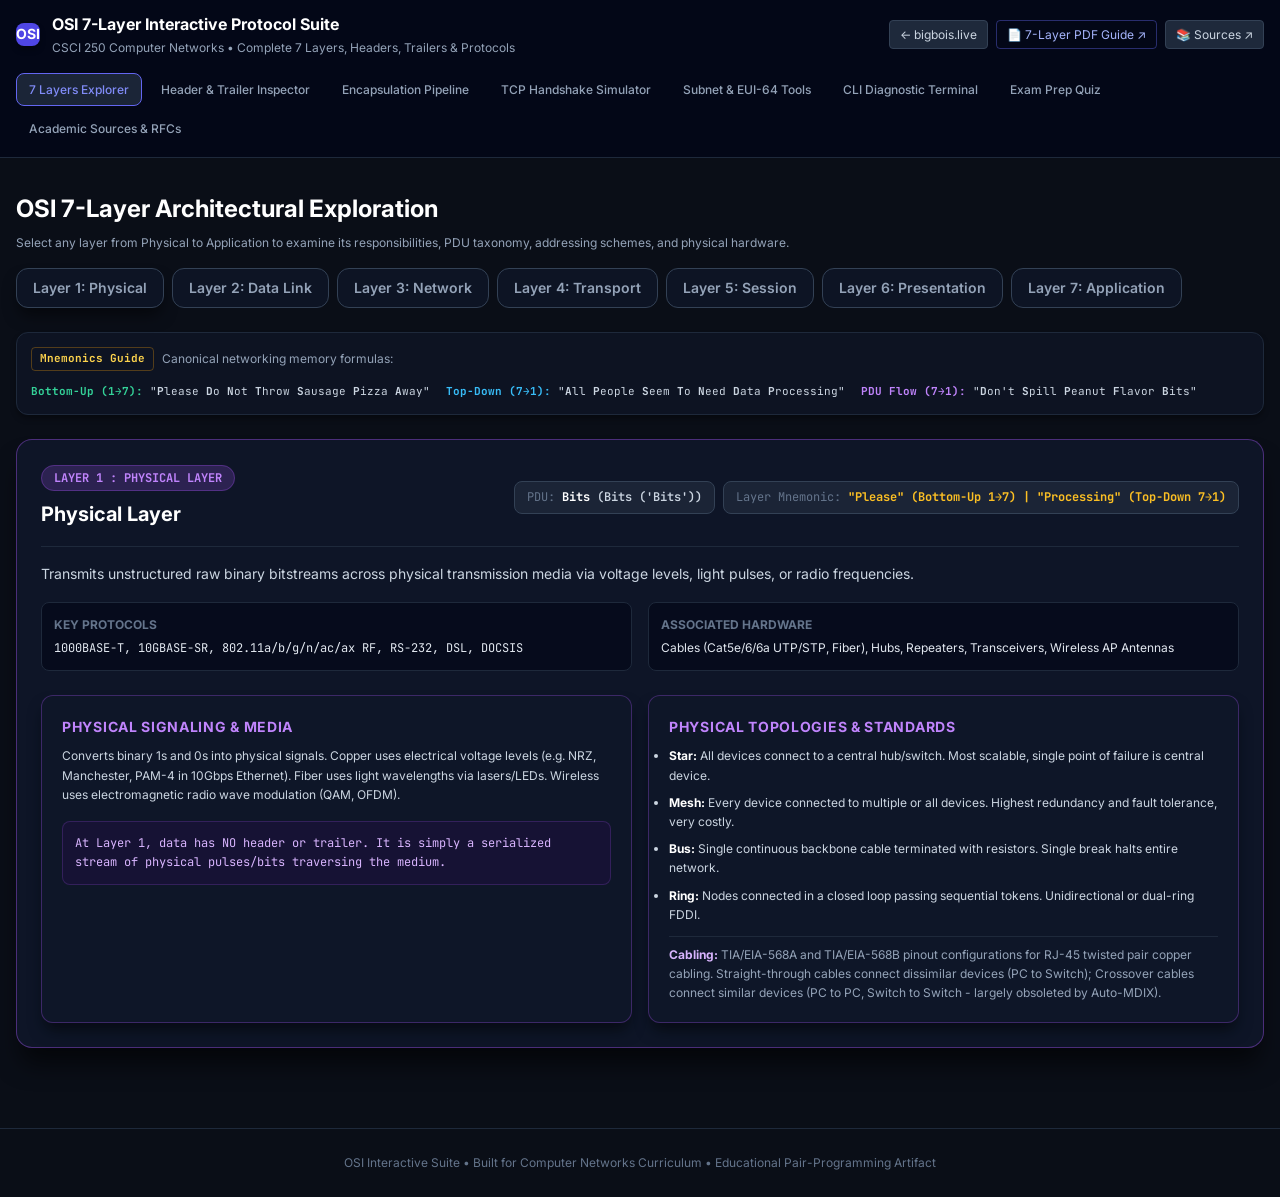
==== commit b74999cc: "feat(sources): add academic bibliography view, standalone sources page, and RFC references" ====
--- a/osi/index.html
+++ b/osi/index.html
@@ -23,6 +23,7 @@
       <div class="flex items-center gap-2">
         <a href="../index.html" class="px-2.5 py-1 rounded bg-slate-800 hover:bg-slate-700 text-slate-300 hover:text-white border border-slate-700 text-xs transition" style="text-decoration:none;">← bigbois.live</a>
         <a href="OSI_Complete_7_Layer_Guide.pdf" target="_blank" rel="noopener noreferrer" class="px-2.5 py-1 rounded bg-indigo-950/80 hover:bg-indigo-900 text-indigo-300 hover:text-white border border-indigo-500/40 text-xs transition" style="text-decoration:none;">📄 7-Layer PDF Guide ↗</a>
+        <a href="sources.html" target="_blank" rel="noopener noreferrer" class="px-2.5 py-1 rounded bg-slate-800 hover:bg-slate-700 text-slate-300 hover:text-white border border-slate-700 text-xs transition" style="text-decoration:none;">📚 Sources ↗</a>
       </div>
 
       <!-- Navigation Tabs -->
@@ -47,6 +48,9 @@
         </button>
         <button class="nav-tab-btn px-3 py-1.5 rounded-lg border border-transparent text-slate-400 hover:text-slate-200 transition" data-target="view-quiz">
           Exam Prep Quiz
+        </button>
+        <button class="nav-tab-btn px-3 py-1.5 rounded-lg border border-transparent text-slate-400 hover:text-slate-200 transition" data-target="view-sources">
+          Academic Sources & RFCs
         </button>
       </nav>
     </div>
@@ -335,6 +339,143 @@
       </div>
     </section>
 
+    <!-- VIEW 8: Academic Sources & Standards Reference -->
+    <section id="view-sources" class="view-section hidden">
+      <div class="mb-6 flex flex-wrap items-center justify-between gap-4">
+        <div>
+          <h2 class="text-2xl font-bold text-white">Academic Sources, RFC Specifications & Standards</h2>
+          <p class="text-xs text-slate-400 mt-1">Formal curriculum citations, standard textbooks, and authoritative IETF RFC & IEEE specifications underpinning every module of this interactive suite.</p>
+        </div>
+        <div class="flex items-center gap-2">
+          <a href="sources.html" target="_blank" rel="noopener noreferrer" class="px-3 py-1.5 rounded-lg bg-indigo-600 hover:bg-indigo-500 text-xs font-semibold text-white transition" style="text-decoration:none;">📄 Standalone Sources Page ↗</a>
+        </div>
+      </div>
+
+      <div class="grid grid-cols-1 md:grid-cols-3 gap-6 mb-8">
+        <!-- Card 1: Core Coursework & Textbooks -->
+        <div class="bg-slate-900 border border-indigo-500/30 rounded-2xl p-5 shadow-xl">
+          <div class="flex items-center gap-2 mb-3">
+            <span class="w-2.5 h-2.5 rounded-full bg-indigo-400"></span>
+            <h3 class="text-base font-bold text-white">Academic Foundations</h3>
+          </div>
+          <p class="text-xs text-slate-400 mb-4">University network systems curriculum textbooks and official course materials.</p>
+          <ul class="text-xs space-y-3 text-slate-300">
+            <li class="p-2.5 rounded-lg bg-slate-950/60 border border-slate-800">
+              <strong class="text-indigo-300 block mb-0.5">Computer Networking: A Top-Down Approach (8th Ed.)</strong>
+              <span class="text-slate-400">James F. Kurose & Keith W. Ross • Pearson (2021)</span>
+              <div class="text-[11px] text-slate-500 mt-1">Primary authority for L4 socket abstraction, TCP state machines, sliding window algorithms, DNS hierarchy, and HTTP evolution.</div>
+            </li>
+            <li class="p-2.5 rounded-lg bg-slate-950/60 border border-slate-800">
+              <strong class="text-indigo-300 block mb-0.5">Computer Networks (6th Ed.)</strong>
+              <span class="text-slate-400">Andrew S. Tanenbaum, David J. Wetherall, Nick Feamster • Pearson (2021)</span>
+              <div class="text-[11px] text-slate-500 mt-1">Canonical reference for the 7-Layer OSI model, PDU taxonomy, framing protocols, and hardware CRC checksum computation.</div>
+            </li>
+            <li class="p-2.5 rounded-lg bg-slate-950/60 border border-slate-800">
+              <strong class="text-indigo-300 block mb-0.5">TCP/IP Illustrated, Vol. 1: The Protocols (2nd Ed.)</strong>
+              <span class="text-slate-400">W. Richard Stevens & Kevin R. Fall • Addison-Wesley (2011)</span>
+              <div class="text-[11px] text-slate-500 mt-1">Definitive guide for bitfield header offsets, binary protocol flags, and network diagnostic utilities.</div>
+            </li>
+            <li class="p-2.5 rounded-lg bg-slate-950/60 border border-slate-800">
+              <strong class="text-indigo-300 block mb-0.5">CSCI 250: Computer Networks Curriculum</strong>
+              <span class="text-slate-400">University Course Syllabus, Chapters 1–4 Lecture Modules & Lab A5</span>
+              <div class="text-[11px] text-slate-500 mt-1">Subnetting exercises, IPv6 EUI-64 algorithm derivation, ping/traceroute/netstat diagnostic labs, and exam review banks.</div>
+            </li>
+          </ul>
+        </div>
+
+        <!-- Card 2: Standards Bodies & Layer Specifications -->
+        <div class="bg-slate-900 border border-sky-500/30 rounded-2xl p-5 shadow-xl md:col-span-2">
+          <div class="flex items-center gap-2 mb-3">
+            <span class="w-2.5 h-2.5 rounded-full bg-sky-400"></span>
+            <h3 class="text-base font-bold text-white">IETF RFCs & IEEE Engineering Specifications</h3>
+          </div>
+          <p class="text-xs text-slate-400 mb-4">Official protocol standards defining wire layouts, bitwidths, state machines, and RFC numbers.</p>
+
+          <div class="grid grid-cols-1 md:grid-cols-2 gap-3 text-xs">
+            <!-- Application Layer (L7) -->
+            <div class="p-3 rounded-lg bg-slate-950/60 border border-slate-800">
+              <div class="flex items-center justify-between mb-1.5">
+                <span class="font-bold text-indigo-400 uppercase tracking-wider text-[11px]">Layer 7: Application</span>
+                <span class="px-2 py-0.5 rounded text-[10px] font-mono bg-indigo-500/20 text-indigo-300 border border-indigo-500/30">RFCs</span>
+              </div>
+              <ul class="space-y-1 text-slate-300">
+                <li><strong class="text-white">RFC 9114:</strong> HTTP/3 (QUIC-based web transport)</li>
+                <li><strong class="text-white">RFC 7540:</strong> HTTP/2 (Binary Framing, Multiplexing)</li>
+                <li><strong class="text-white">RFC 9110 / 2616:</strong> HTTP/1.1 Semantics & Text Framing</li>
+                <li><strong class="text-white">RFC 1034 & 1035:</strong> Domain Name System (DNS)</li>
+                <li><strong class="text-white">RFC 2131:</strong> Dynamic Host Configuration Protocol (DHCP)</li>
+                <li><strong class="text-white">RFC 5321:</strong> Simple Mail Transfer Protocol (SMTP)</li>
+                <li><strong class="text-white">RFC 3501 & 9051:</strong> Internet Message Access Protocol (IMAP)</li>
+                <li><strong class="text-white">RFC 4251 & 4253:</strong> Secure Shell Protocol (SSH-2.0)</li>
+              </ul>
+            </div>
+
+            <!-- Presentation & Session (L6 & L5) -->
+            <div class="p-3 rounded-lg bg-slate-950/60 border border-slate-800">
+              <div class="flex items-center justify-between mb-1.5">
+                <span class="font-bold text-teal-400 uppercase tracking-wider text-[11px]">Layers 5 & 6: Session & Presentation</span>
+                <span class="px-2 py-0.5 rounded text-[10px] font-mono bg-teal-500/20 text-teal-300 border border-teal-500/30">Standards</span>
+              </div>
+              <ul class="space-y-1 text-slate-300">
+                <li><strong class="text-white">RFC 8446:</strong> TLS 1.3 Protocol (Record Layer & Handshake)</li>
+                <li><strong class="text-white">ITU-T X.680 / X.690:</strong> ASN.1 & BER/DER Rules</li>
+                <li><strong class="text-white">RFC 4506:</strong> XDR External Data Representation</li>
+                <li><strong class="text-white">RFC 8259:</strong> JSON Data Interchange Format</li>
+                <li><strong class="text-white">RFC 1928:</strong> SOCKS Protocol Version 5</li>
+                <li><strong class="text-white">RFC 1831:</strong> RPC: Remote Procedure Call Specification</li>
+                <li><strong class="text-white">RFC 3261:</strong> SIP: Session Initiation Protocol</li>
+                <li><strong class="text-white">RFC 1700:</strong> Assigned Numbers (Network Byte Order)</li>
+              </ul>
+            </div>
+
+            <!-- Transport Layer (L4) -->
+            <div class="p-3 rounded-lg bg-slate-950/60 border border-slate-800">
+              <div class="flex items-center justify-between mb-1.5">
+                <span class="font-bold text-amber-400 uppercase tracking-wider text-[11px]">Layer 4: Transport</span>
+                <span class="px-2 py-0.5 rounded text-[10px] font-mono bg-amber-500/20 text-amber-300 border border-amber-500/30">RFCs</span>
+              </div>
+              <ul class="space-y-1 text-slate-300">
+                <li><strong class="text-white">RFC 9293:</strong> Transmission Control Protocol (TCP)</li>
+                <li><strong class="text-white">RFC 768:</strong> User Datagram Protocol (UDP)</li>
+                <li><strong class="text-white">RFC 9000:</strong> QUIC Transport Protocol</li>
+                <li><strong class="text-white">RFC 6335:</strong> IANA Port Number Registry</li>
+              </ul>
+            </div>
+
+            <!-- Network & Lower Architecture (L3, L2, L1) -->
+            <div class="p-3 rounded-lg bg-slate-950/60 border border-slate-800">
+              <div class="flex items-center justify-between mb-1.5">
+                <span class="font-bold text-emerald-400 uppercase tracking-wider text-[11px]">Layers 1–3: Lower Architecture</span>
+                <span class="px-2 py-0.5 rounded text-[10px] font-mono bg-emerald-500/20 text-emerald-300 border border-emerald-500/30">IEEE & RFC</span>
+              </div>
+              <ul class="space-y-1 text-slate-300">
+                <li><strong class="text-white">RFC 791 & 8200:</strong> IPv4 and IPv6 Base Protocols</li>
+                <li><strong class="text-white">RFC 792 & 4443:</strong> ICMP and ICMPv6</li>
+                <li><strong class="text-white">RFC 2328 & 4271:</strong> OSPF Version 2 & BGP-4</li>
+                <li><strong class="text-white">RFC 1918 & 3927:</strong> Private Addressing & APIPA</li>
+                <li><strong class="text-white">RFC 4291:</strong> IPv6 Addressing & EUI-64 Format</li>
+                <li><strong class="text-white">IEEE 802.3:</strong> Ethernet Framing & 32-Bit FCS CRC</li>
+                <li><strong class="text-white">IEEE 802.1Q:</strong> VLAN Tagging Standards</li>
+                <li><strong class="text-white">ANSI/TIA-568-D:</strong> Twisted-Pair Pinouts (T568A / T568B)</li>
+              </ul>
+            </div>
+          </div>
+        </div>
+      </div>
+
+      <!-- Verification & Pedagogical Goals Card -->
+      <div class="p-5 rounded-2xl bg-indigo-950/30 border border-indigo-500/40 text-xs text-slate-300">
+        <h4 class="text-sm font-bold text-indigo-300 mb-2">Pedagogical Design & Academic Rigor</h4>
+        <p class="leading-relaxed mb-3">
+          This interactive suite was engineered to transform abstract theoretical networking concepts into tangible, measurable systems interactions. By providing live bit-level packet dissecting, state machine stepping, mathematical subnet calculations, and authentic simulated command-line tooling, it reinforces both foundational networking theory and hands-on operational troubleshooting.
+        </p>
+        <div class="flex flex-wrap items-center gap-4 text-xs font-mono">
+          <a href="OSI_Complete_7_Layer_Guide.pdf" target="_blank" rel="noopener noreferrer" class="px-3 py-1.5 rounded-lg bg-indigo-600 hover:bg-indigo-500 text-white font-semibold transition" style="text-decoration:none;">📄 Download 11-Chapter Reference Guide (PDF)</a>
+          <span class="text-slate-400">Course: CSCI 250 Computer Networks</span>
+        </div>
+      </div>
+    </section>
+
   </main>
 
   <footer class="border-t border-slate-800 py-6 text-center text-xs text-slate-500 mt-12">
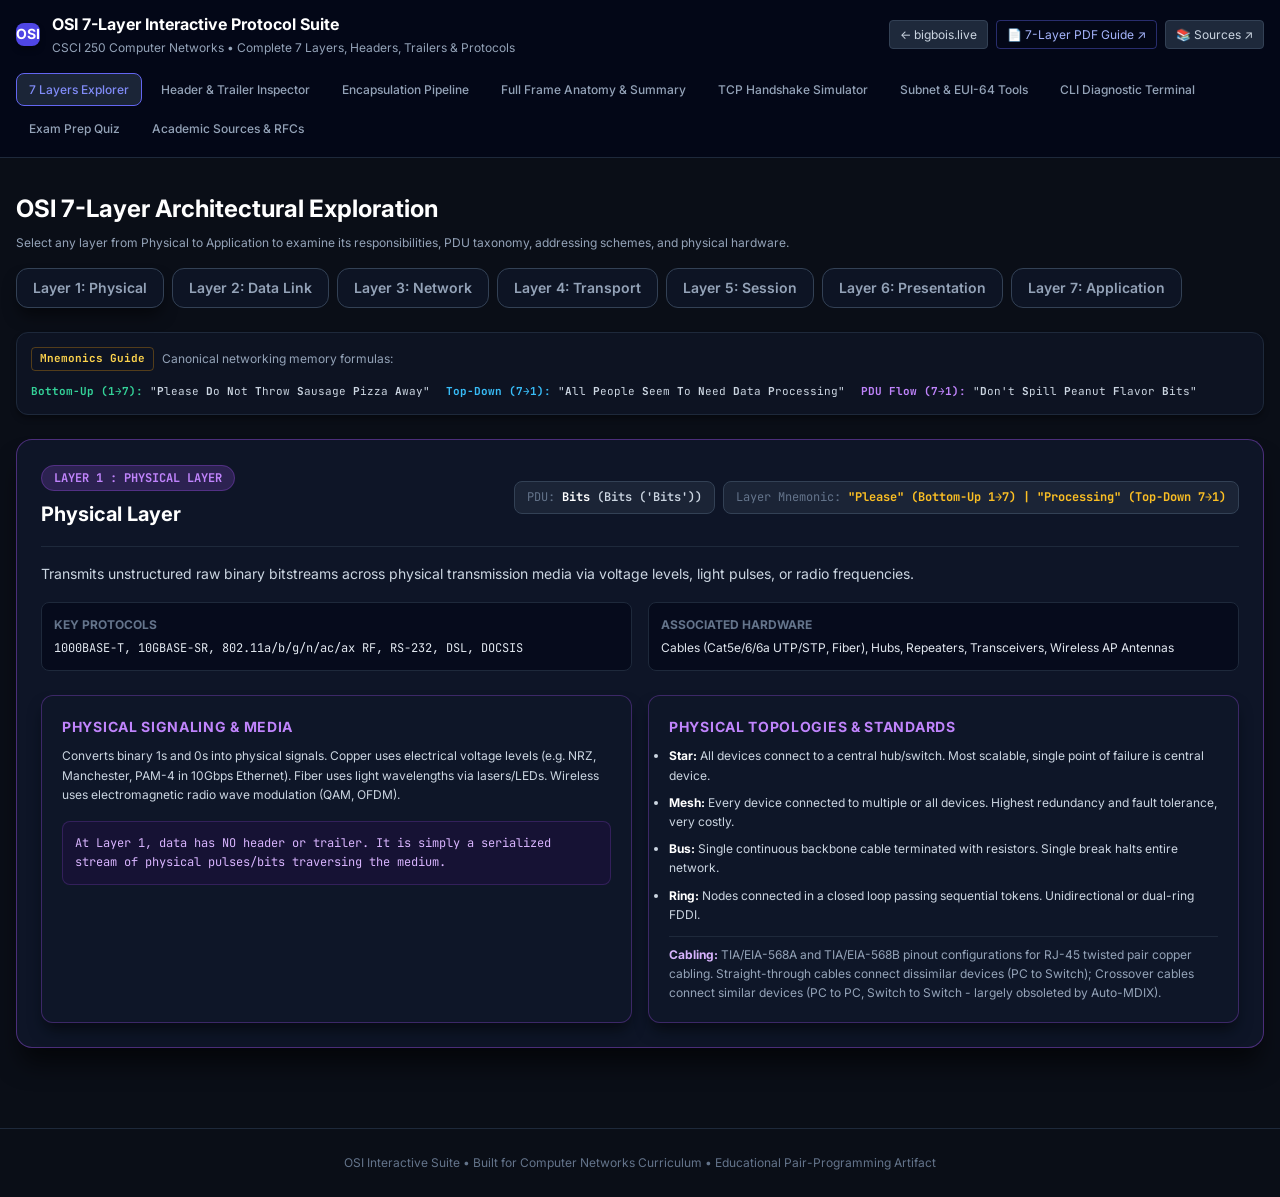
==== commit 2c99e737: "feat(frame-visualizer): add interactive full wire frame anatomy and architectural summary" ====
--- a/osi/index.html
+++ b/osi/index.html
@@ -37,6 +37,9 @@
         <button class="nav-tab-btn px-3 py-1.5 rounded-lg border border-transparent text-slate-400 hover:text-slate-200 transition" data-target="view-encapsulation">
           Encapsulation Pipeline
         </button>
+        <button class="nav-tab-btn px-3 py-1.5 rounded-lg border border-transparent text-slate-400 hover:text-slate-200 transition" data-target="view-frame">
+          Full Frame Anatomy & Summary
+        </button>
         <button class="nav-tab-btn px-3 py-1.5 rounded-lg border border-transparent text-slate-400 hover:text-slate-200 transition" data-target="view-handshake">
           TCP Handshake Simulator
         </button>
@@ -193,12 +196,193 @@
 
       <!-- Explanation Box -->
       <div class="bg-slate-900/60 border border-slate-800 rounded-xl p-4 text-xs text-slate-300">
-        <strong class="text-white block mb-1">Encapsulation Analysis:</strong>
+        <div class="flex items-center justify-between mb-1">
+          <strong class="text-white block">Encapsulation Analysis:</strong>
+          <a href="#view-frame" class="text-indigo-400 hover:underline flex items-center gap-1 font-mono text-[11px]">
+            <span>View Assembled Wire Buffer</span> ➔
+          </a>
+        </div>
         <div id="sim-explanation-text"></div>
       </div>
     </section>
 
-    <!-- VIEW 4: TCP Handshake Simulator -->
+    <!-- VIEW 4: Full Frame Anatomy & Architectural Summary -->
+    <section id="view-frame" class="view-section hidden">
+      <div class="mb-6 flex flex-wrap items-center justify-between gap-4">
+        <div>
+          <h2 class="text-2xl font-bold text-white tracking-tight">Full Frame Anatomy & Architectural Synthesis</h2>
+          <p class="text-xs text-slate-400 mt-1 max-w-3xl leading-relaxed">
+            The Complete On-Wire Buffer: Inspect an entire physical Ethernet II frame containing all 7 OSI layers nested end-to-end. Click any segment to dissect its bitfields, hardware responsibilities, raw wire octets, and jump directly to specialized labs across the suite.
+          </p>
+        </div>
+        <div class="flex items-center gap-2">
+          <span class="px-3 py-1 rounded-full text-xs font-mono font-semibold bg-emerald-500/20 text-emerald-300 border border-emerald-500/30">
+            Interactive Wire Dissector
+          </span>
+        </div>
+      </div>
+
+      <!-- Real-World Scenario Presets Selector -->
+      <div class="bg-slate-900 border border-slate-800 rounded-2xl p-4 mb-6 shadow-xl">
+        <div class="flex items-center justify-between gap-3 mb-3">
+          <span class="text-xs font-bold text-slate-300 uppercase tracking-wider flex items-center gap-2">
+            <span class="w-2 h-2 rounded-full bg-indigo-400"></span>
+            Real-World Frame Scenarios (Preset Protocols)
+          </span>
+          <span class="text-[11px] font-mono text-slate-500">Select scenario to reconfigure wire frame</span>
+        </div>
+        <div class="flex flex-wrap gap-2" id="frame-scenario-selector">
+          <button class="frame-scenario-btn active px-3.5 py-2 rounded-xl text-xs font-semibold border border-indigo-500 bg-indigo-950/60 text-white transition shadow-sm" data-scenario="https">
+            🌐 HTTPS Web Request (TLS 1.3 / TCP / IPv4)
+          </button>
+          <button class="frame-scenario-btn px-3.5 py-2 rounded-xl text-xs font-semibold border border-slate-800 bg-slate-900/60 text-slate-400 hover:text-white transition" data-scenario="dns">
+            🔍 DNS Query (UDP / IPv4)
+          </button>
+          <button class="frame-scenario-btn px-3.5 py-2 rounded-xl text-xs font-semibold border border-slate-800 bg-slate-900/60 text-slate-400 hover:text-white transition" data-scenario="http3">
+            ⚡ HTTP/3 over QUIC (UDP / IPv6)
+          </button>
+          <button class="frame-scenario-btn px-3.5 py-2 rounded-xl text-xs font-semibold border border-slate-800 bg-slate-900/60 text-slate-400 hover:text-white transition" data-scenario="icmp">
+            📡 ICMP Ping Echo (IPv4)
+          </button>
+          <button class="frame-scenario-btn px-3.5 py-2 rounded-xl text-xs font-semibold border border-slate-800 bg-slate-900/60 text-slate-400 hover:text-white transition" data-scenario="arp">
+            🏷️ ARP Request + Padding (Layer 2)
+          </button>
+        </div>
+      </div>
+
+      <!-- Live Frame Metric Scoreboard -->
+      <div class="grid grid-cols-2 sm:grid-cols-3 lg:grid-cols-5 gap-3 mb-6">
+        <div class="p-3.5 rounded-xl bg-slate-900 border border-slate-800 shadow-md">
+          <span class="text-[10px] uppercase font-bold text-slate-500 tracking-wider block mb-0.5">Total Wire Size</span>
+          <span id="frame-metric-wire" class="text-base font-bold font-mono text-white">--</span>
+          <span class="text-[10px] text-slate-500 block mt-0.5">Includes L1 Preamble & IPG</span>
+        </div>
+        <div class="p-3.5 rounded-xl bg-slate-900 border border-slate-800 shadow-md">
+          <span class="text-[10px] uppercase font-bold text-slate-500 tracking-wider block mb-0.5">Ethernet Frame</span>
+          <span id="frame-metric-frame" class="text-base font-bold font-mono text-emerald-400">--</span>
+          <span class="text-[10px] text-slate-500 block mt-0.5">L2 Header + Payload + FCS</span>
+        </div>
+        <div class="p-3.5 rounded-xl bg-slate-900 border border-slate-800 shadow-md">
+          <span class="text-[10px] uppercase font-bold text-slate-500 tracking-wider block mb-0.5">Payload Ratio</span>
+          <span id="frame-metric-efficiency" class="text-base font-bold font-mono text-indigo-400">--</span>
+          <span class="text-[10px] text-slate-500 block mt-0.5">L7 User Data / Frame</span>
+        </div>
+        <div class="p-3.5 rounded-xl bg-slate-900 border border-slate-800 shadow-md">
+          <span class="text-[10px] uppercase font-bold text-slate-500 tracking-wider block mb-0.5">MTU Utilization</span>
+          <span id="frame-metric-mtu" class="text-base font-bold font-mono text-amber-400">--</span>
+          <span class="text-[10px] text-slate-500 block mt-0.5">Max 1500B Ethernet MTU</span>
+        </div>
+        <div class="p-3.5 rounded-xl bg-slate-900 border border-slate-800 shadow-md">
+          <span class="text-[10px] uppercase font-bold text-slate-500 tracking-wider block mb-0.5">802.3 Constraint</span>
+          <span id="frame-metric-rule" class="text-xs font-mono text-slate-300 block mt-1">--</span>
+          <span class="text-[10px] text-slate-500 block mt-0.5">≥64-Byte Slot Time Rule</span>
+        </div>
+      </div>
+
+      <!-- Main Visual: The Unified Wire Frame Buffer Strip -->
+      <div class="bg-slate-900 border border-slate-800 rounded-2xl p-6 mb-6 shadow-2xl">
+        <div class="flex flex-wrap items-center justify-between gap-2 mb-3">
+          <div>
+            <h3 id="frame-scenario-title" class="text-base font-bold text-white tracking-tight">--</h3>
+            <p id="frame-scenario-desc" class="text-xs text-slate-400 mt-0.5 leading-relaxed">--</p>
+          </div>
+          <span class="text-[11px] font-mono text-indigo-400 bg-indigo-950/40 px-2.5 py-1 rounded-lg border border-indigo-500/20">
+            Click any block to dissect ➔
+          </span>
+        </div>
+
+        <!-- Wire Frame Strip Container -->
+        <div class="mt-4 pt-3 border-t border-slate-800">
+          <div class="text-[11px] font-mono text-slate-500 uppercase tracking-wider mb-2 flex items-center justify-between">
+            <span>Transmission Direction: Left (First on wire) ➔ Right (Last on wire)</span>
+            <span>All 7 Layers Assembled</span>
+          </div>
+
+          <!-- Live Dynamic Multi-Segment Wire Strip -->
+          <div id="frame-wire-strip" class="frame-wire-container">
+            <!-- Dynamically populated by FullFrameVisualizer -->
+          </div>
+        </div>
+      </div>
+
+      <!-- Active Segment Detail Card & Cross-Suite Jump Hub -->
+      <div id="frame-segment-detail" class="mb-8">
+        <!-- Dynamically populated by FullFrameVisualizer -->
+      </div>
+
+      <!-- Site-Wide High-Level Summary: Ingress, Egress & Device Inspection Matrix -->
+      <div class="bg-slate-900 border border-slate-800 rounded-2xl p-6 shadow-xl">
+        <div class="mb-4">
+          <h3 class="text-base font-bold text-white flex items-center gap-2">
+            <span class="w-2.5 h-2.5 rounded-full bg-emerald-400"></span>
+            Architectural Synthesis: Network Devices & Stack Traversal
+          </h3>
+          <p class="text-xs text-slate-400 mt-1">
+            How hardware devices across the Internet inspect, modify, or strip specific segments of this physical wire frame:
+          </p>
+        </div>
+
+        <div class="overflow-x-auto text-xs">
+          <table class="w-full text-left text-slate-300 border-collapse">
+            <thead>
+              <tr class="border-b border-slate-800 text-slate-400 font-mono text-[11px] uppercase">
+                <th class="py-2.5 px-3">Network Entity</th>
+                <th class="py-2.5 px-3">Primary Layer</th>
+                <th class="py-2.5 px-3">Segments Inspected / Altered</th>
+                <th class="py-2.5 px-3">Action Taken on Frame</th>
+                <th class="py-2.5 px-3">Suite Tool</th>
+              </tr>
+            </thead>
+            <tbody class="divide-y divide-slate-800/60 font-sans">
+              <tr class="hover:bg-slate-800/30 transition">
+                <td class="py-2 px-3 font-bold text-purple-300">Physical Transceiver (PHY / Hub)</td>
+                <td class="py-2 px-3 font-mono text-purple-400">Layer 1 (Physical)</td>
+                <td class="py-2 px-3 font-mono text-slate-400">Preamble, SFD, IPG</td>
+                <td class="py-2 px-3 text-slate-300">Locks clock frequency via preamble; regenerates voltages or optical pulses. Blind to frame boundaries.</td>
+                <td class="py-2 px-3"><a href="#view-layers" class="text-indigo-400 hover:underline">Layer 1 Explorer</a></td>
+              </tr>
+              <tr class="hover:bg-slate-800/30 transition">
+                <td class="py-2 px-3 font-bold text-emerald-300">Layer 2 Switch (Bridge)</td>
+                <td class="py-2 px-3 font-mono text-emerald-400">Layer 2 (Data Link)</td>
+                <td class="py-2 px-3 font-mono text-slate-400">Ethernet Header (MACs)</td>
+                <td class="py-2 px-3 text-slate-300">Reads Destination MAC, looks up CAM forwarding table, outputs to designated port. Never modifies L3-L7 data.</td>
+                <td class="py-2 px-3"><a href="#view-headers" class="text-indigo-400 hover:underline">Ethernet II Inspector</a></td>
+              </tr>
+              <tr class="hover:bg-slate-800/30 transition">
+                <td class="py-2 px-3 font-bold text-sky-300">Layer 3 Router (Gateway)</td>
+                <td class="py-2 px-3 font-mono text-sky-400">Layer 3 (Network)</td>
+                <td class="py-2 px-3 font-mono text-slate-400">Strips L2; alters IPv4/IPv6 TTL</td>
+                <td class="py-2 px-3 text-slate-300">Strips incoming L2 header/FCS. Decrements TTL/Hop Limit, consults routing table (CIDR), prepends brand-new L2 header & FCS for next hop.</td>
+                <td class="py-2 px-3"><a href="#view-tools" class="text-indigo-400 hover:underline">Subnet & EUI-64 Tools</a></td>
+              </tr>
+              <tr class="hover:bg-slate-800/30 transition">
+                <td class="py-2 px-3 font-bold text-amber-300">Firewall / Kernel TCP/IP</td>
+                <td class="py-2 px-3 font-mono text-amber-400">Layer 4 (Transport)</td>
+                <td class="py-2 px-3 font-mono text-slate-400">TCP / UDP Ports, Flags, Seq</td>
+                <td class="py-2 px-3 text-slate-300">Demultiplexes payload to destination socket (IP:Port); enforces connection state machine, sliding windows, and retransmission.</td>
+                <td class="py-2 px-3"><a href="#view-handshake" class="text-indigo-400 hover:underline">TCP Handshake Sim</a></td>
+              </tr>
+              <tr class="hover:bg-slate-800/30 transition">
+                <td class="py-2 px-3 font-bold text-teal-300">TLS Encryption Engine</td>
+                <td class="py-2 px-3 font-mono text-teal-400">Layers 5 & 6 (Session & Pres.)</td>
+                <td class="py-2 px-3 font-mono text-slate-400">TLS Record, AEAD Ciphertext</td>
+                <td class="py-2 px-3 text-slate-300">Authenticates cryptographic certificates, converts Network Byte Order (Big-Endian), and decrypts payload into plaintext.</td>
+                <td class="py-2 px-3"><a href="#view-headers" class="text-indigo-400 hover:underline">TLS 1.3 Inspector</a></td>
+              </tr>
+              <tr class="hover:bg-slate-800/30 transition">
+                <td class="py-2 px-3 font-bold text-indigo-300">Application Daemon (Web/DNS)</td>
+                <td class="py-2 px-3 font-mono text-indigo-400">Layer 7 (Application)</td>
+                <td class="py-2 px-3 font-mono text-slate-400">Application Payload (SDU)</td>
+                <td class="py-2 px-3 text-slate-300">Executes business logic (HTTP GET, DNS query, SMTP mail), processes request, and formats outgoing reply.</td>
+                <td class="py-2 px-3"><a href="#view-terminal" class="text-indigo-400 hover:underline">CLI Terminal Lab</a></td>
+              </tr>
+            </tbody>
+          </table>
+        </div>
+      </div>
+    </section>
+
+    <!-- VIEW 5: TCP Handshake Simulator -->
     <section id="view-handshake" class="view-section hidden">
       <div class="mb-6">
         <h2 class="text-2xl font-bold text-white">TCP 3-Way Handshake & Teardown State Machine</h2>
@@ -254,7 +438,7 @@
       </div>
     </section>
 
-    <!-- VIEW 5: Subnet & EUI-64 Tools -->
+    <!-- VIEW 6: Subnet & EUI-64 Tools -->
     <section id="view-tools" class="view-section hidden">
       <div class="mb-6">
         <h2 class="text-2xl font-bold text-white">Network Addressing & Subnet Toolkit</h2>
@@ -300,7 +484,7 @@
       </div>
     </section>
 
-    <!-- VIEW 6: CLI Diagnostic Terminal -->
+    <!-- VIEW 7: CLI Diagnostic Terminal -->
     <section id="view-terminal" class="view-section hidden">
       <div class="mb-4">
         <h2 class="text-2xl font-bold text-white">CSCI 250 CLI Network Diagnostics Terminal</h2>
@@ -327,7 +511,7 @@
       </div>
     </section>
 
-    <!-- VIEW 7: Exam Prep Quiz -->
+    <!-- VIEW 8: Exam Prep Quiz -->
     <section id="view-quiz" class="view-section hidden">
       <div class="mb-6">
         <h2 class="text-2xl font-bold text-white">CSCI 250 Exam Prep Assessment</h2>
@@ -339,7 +523,7 @@
       </div>
     </section>
 
-    <!-- VIEW 8: Academic Sources & Standards Reference -->
+    <!-- VIEW 9: Academic Sources & Standards Reference -->
     <section id="view-sources" class="view-section hidden">
       <div class="mb-6 flex flex-wrap items-center justify-between gap-4">
         <div>
@@ -486,6 +670,7 @@
   <script src="headers-data.js"></script>
   <script src="quiz-data.js"></script>
   <script src="simulator.js"></script>
+  <script src="frame-visualizer.js"></script>
   <script src="tools.js"></script>
   <script src="app.js"></script>
 </body>
--- a/osi/styles.css
+++ b/osi/styles.css
@@ -551,3 +551,52 @@
   font-size: 0.75rem;
   margin-left: 0.5rem;
 }
+
+/* Full Frame Visualizer Styles */
+.frame-segment-block {
+  min-width: 95px;
+  cursor: pointer;
+  user-select: none;
+  transition: all 0.2s cubic-bezier(0.4, 0, 0.2, 1);
+}
+
+.frame-segment-block:hover {
+  transform: translateY(-2px);
+  filter: brightness(1.1);
+}
+
+.frame-segment-block.ring-2 {
+  --ring-color: #818cf8;
+  box-shadow: 0 0 0 2px var(--ring-color), 0 10px 25px -5px rgba(99, 102, 241, 0.3) !important;
+  transform: translateY(-2px);
+}
+
+.frame-wire-container {
+  display: flex;
+  overflow-x: auto;
+  gap: 0.5rem;
+  padding-bottom: 0.5rem;
+  scrollbar-width: thin;
+  scrollbar-color: #334155 #0f172a;
+}
+
+.frame-wire-container::-webkit-scrollbar {
+  height: 6px;
+}
+
+.frame-wire-container::-webkit-scrollbar-track {
+  background: #0f172a;
+  border-radius: 9999px;
+}
+
+.frame-wire-container::-webkit-scrollbar-thumb {
+  background: #334155;
+  border-radius: 9999px;
+}
+
+@media (min-width: 1024px) {
+  .lg\:grid-cols-3 {
+    grid-template-columns: repeat(3, minmax(0, 1fr));
+  }
+}
+
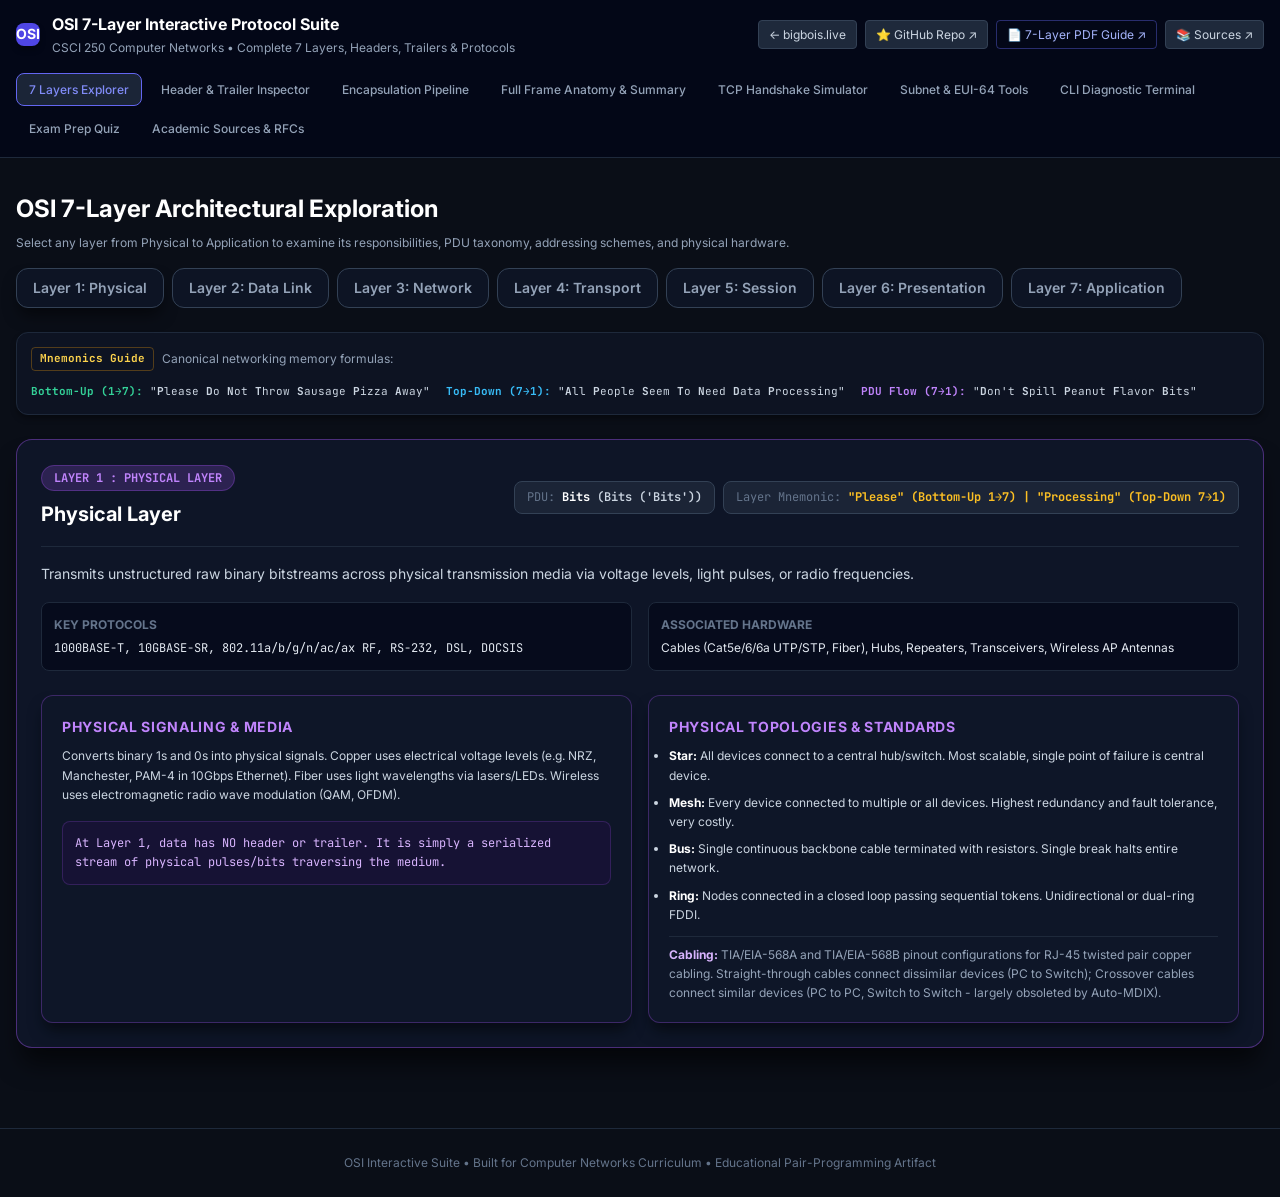
==== commit 4efa62be: "chore(links): point directory and workspace pills to standalone GitHub Pages and 11-chapter PDF" ====
--- a/osi/index.html
+++ b/osi/index.html
@@ -22,6 +22,7 @@
 
       <div class="flex items-center gap-2">
         <a href="../index.html" class="px-2.5 py-1 rounded bg-slate-800 hover:bg-slate-700 text-slate-300 hover:text-white border border-slate-700 text-xs transition" style="text-decoration:none;">← bigbois.live</a>
+        <a href="https://github.com/Acidburn0x90/osi-interactive-suite" target="_blank" rel="noopener noreferrer" class="px-2.5 py-1 rounded bg-slate-800 hover:bg-slate-700 text-slate-300 hover:text-white border border-slate-700 text-xs transition" style="text-decoration:none;">⭐ GitHub Repo ↗</a>
         <a href="OSI_Complete_7_Layer_Guide.pdf" target="_blank" rel="noopener noreferrer" class="px-2.5 py-1 rounded bg-indigo-950/80 hover:bg-indigo-900 text-indigo-300 hover:text-white border border-indigo-500/40 text-xs transition" style="text-decoration:none;">📄 7-Layer PDF Guide ↗</a>
         <a href="sources.html" target="_blank" rel="noopener noreferrer" class="px-2.5 py-1 rounded bg-slate-800 hover:bg-slate-700 text-slate-300 hover:text-white border border-slate-700 text-xs transition" style="text-decoration:none;">📚 Sources ↗</a>
       </div>
